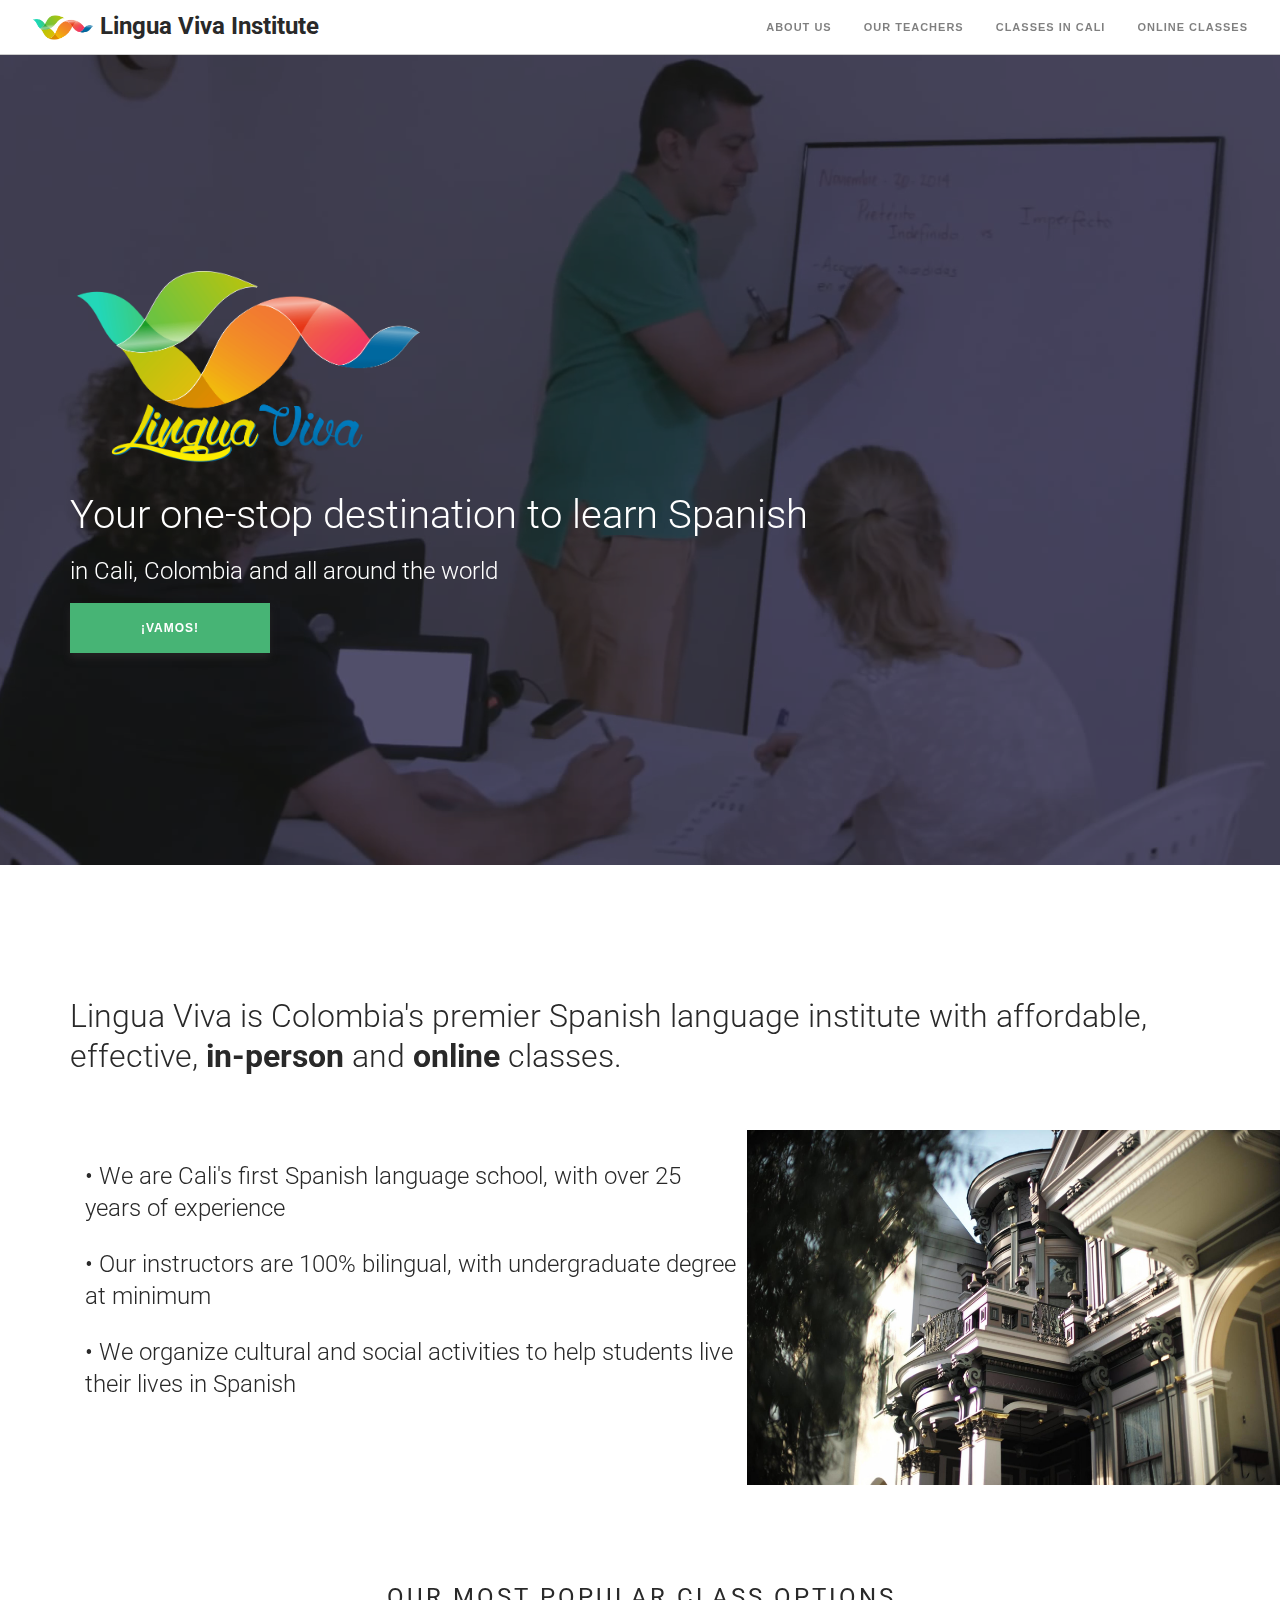
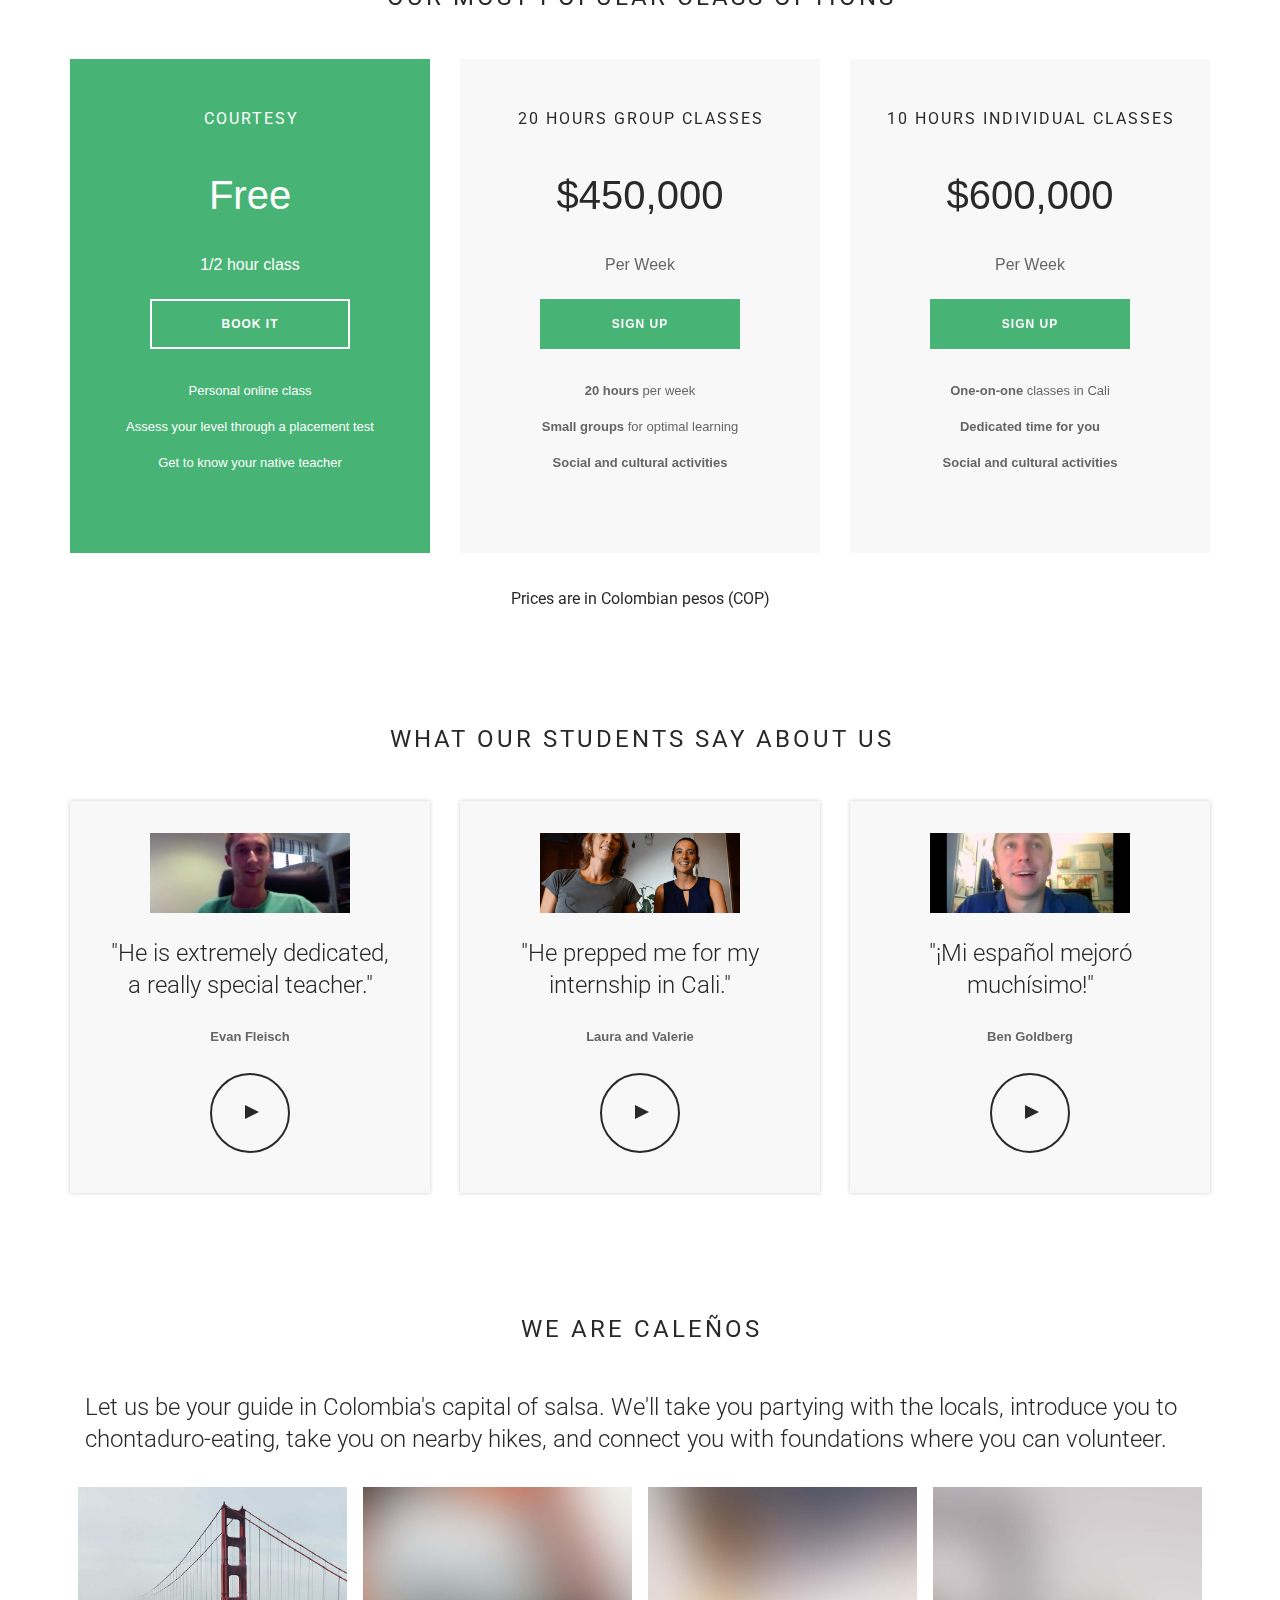
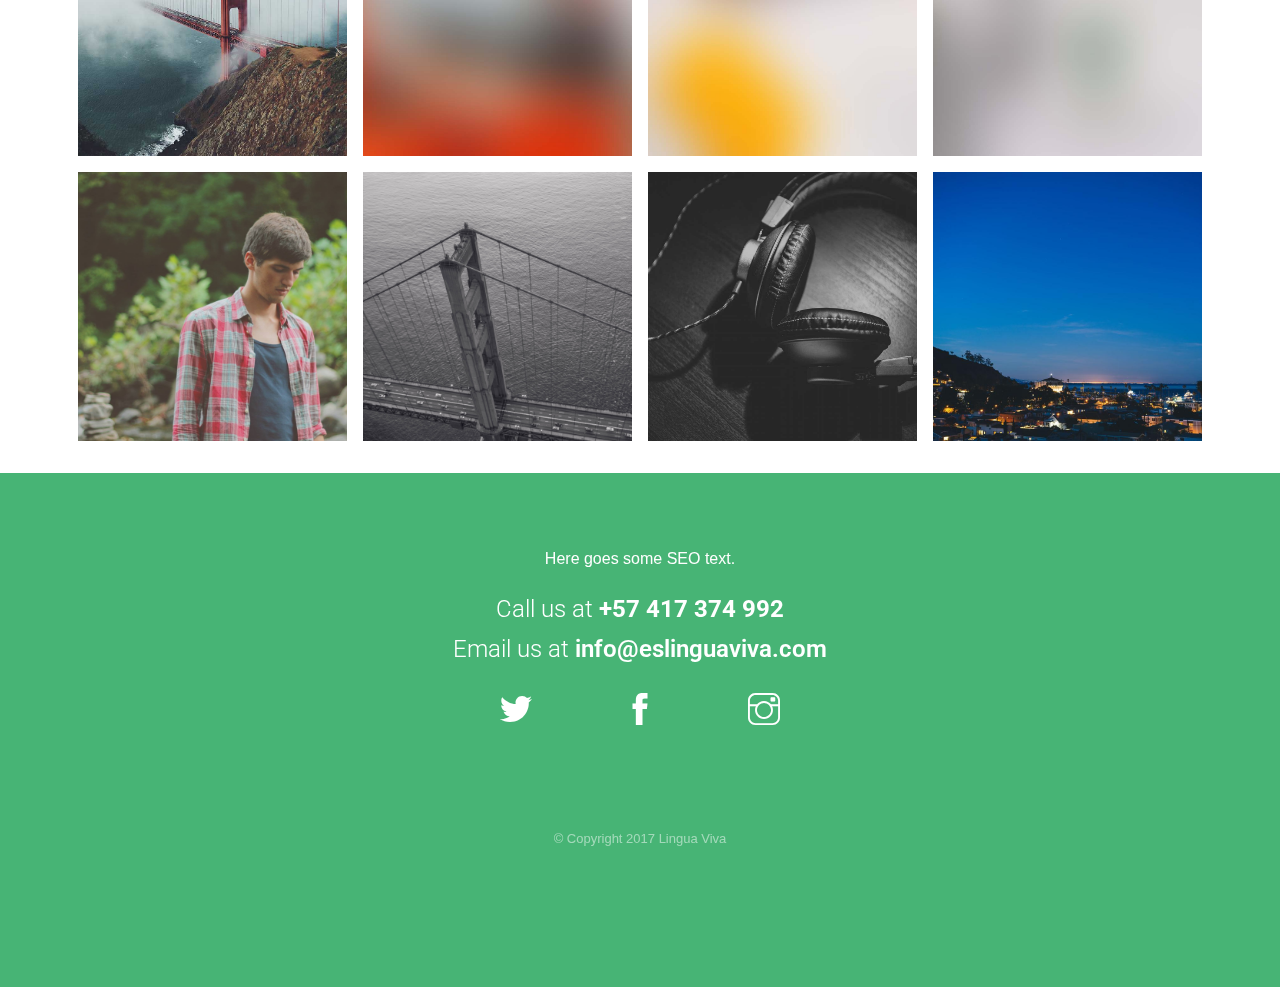
==== index.html @ af03741f "Update" ====
<!doctype html>
<html lang="en">
    <head>
        <meta charset="utf-8">
        <title>Lingua Viva Institute</title>
        <meta name="viewport" content="width=device-width, initial-scale=1.0">
        <link href="css/themify-icons.css" rel="stylesheet" type="text/css" media="all" />
        <link href="css/bootstrap.css" rel="stylesheet" type="text/css" media="all" />
        <link href="css/flexslider.css" rel="stylesheet" type="text/css" media="all" />
        <link href="css/theme.css" rel="stylesheet" type="text/css" media="all" />
        <link href="css/custom.css" rel="stylesheet" type="text/css" media="all" />
        <link href="https://fonts.googleapis.com/css?family=Roboto" rel="stylesheet">
    </head>
    <body>
        <div class="nav-container">
		    <nav>
		        <div class="nav-bar">
		            <div class="module left">
		                <a href="/">
                            <h4 class="navtitle"><img id="symbol" alt="Lingua Viva" height="25px" src="../img/linguaviva-symbol.png"> Lingua Viva Institute</h4>
		                </a>
		            </div>
		            <div class="module widget-handle mobile-toggle right visible-sm visible-xs">
		                <i class="ti-menu"></i>
		            </div>
		            <div class="module-group right">
		                <div class="module left">
		                    <ul class="menu">
		                        <li>
		                            <a href="/about/">About Us</a>
		                        </li>
		                        <li>
		                            <a href="#">Our Teachers</a>
		                        </li>
		                        <li>
		                            <a href="#">Classes in Cali</a>
		                        </li>
		                        <li>
		                            <a href="#">Online Classes</a>
		                        </li>
		                    </ul>
		                </div>
		                
		            </div>
		            
		        </div>
		    </nav>
        </div>

		<div class="main-container">
		<section class="cover fullscreen image-slider slider-all-controls">
		        <ul class="slides">
		        	<li class="vid-bg image-bg overlay">
				        <div class="background-image-holder">
				            <img alt="Background" class="background-image" src="img/linguaviva-class.jpg">
				        </div>
				        <div class="fs-vid-background">
				            <video muted="" loop="">
				                   <source src="video/linguaviva-intro.mp4" type="video/mp4">
				            </video>
				        </div>
				        <div class="container v-align-transform">
				            <div class="row">
				                <div class="col-sm-8 mb-xs-80">
				                	<img alt="LinguaViva" height="200px" src="img/linguaviva-logo.png">
				                	<br/><br/>
				                    <h2 class="mb16">Your one-stop destination to learn Spanish</h2>
                                    <h4 class="mb16">in Cali, Colombia and all around the world</h4>
				                    <a id="gobutton" class="btn btn-filled btn-lg mb0" href="#">¡Vamos!</a>
				                </div>
				                <div class="col-sm-4 text-center text-left-xs">
				                     <div class="modal-container">
				                    </div>
				                </div>
				            </div>
				        </div>
				    </li>
				</ul>
		    </section>

		    <section class="image-edge reduce-top-small">
		        <div class="container">
		                <h3>Lingua Viva is Colombia's premier Spanish language institute with affordable, effective, <strong>in-person</strong> and <strong>online</strong> classes.</h3>
		        </div>

		        <div class="separate col-md-5 col-sm-4 p0 col-md-push-7 col-sm-push-8">
		            <img alt="Screenshot" class="mb-xs-24" src="img/house.jpg">
		        </div>
		        <div class="container">
		            <div class="col-md-7 col-md-pull-0 col-sm-7 col-sm-pull-4 v-align-transform">
		                <ul>
		                <li><h4>• We are Cali's first Spanish language school, with over 25 years of experience</h4></li>
		                <li><h4>• Our instructors are 100% bilingual, with undergraduate degree at minimum</h4></li>
                        <li><h4>• We organize cultural and social activities to help students live their lives in Spanish</h4></li>
		                </ul>
		            </div>
		        </div>
		        
		    </section>

		    <section class="shortpad reduce-top">
		        <div class="container">
		            <div class="row">
		                <div class="col-sm-12 text-center">
		                    <h4 class="uppercase mb16">Our most popular class options</h4>
		                </div>
		            </div>

		            <div class="row separate">
		                <div class="col-md-4 col-sm-6">
		             		    <div class="pricing-table pt-2 emphasis text-center">
                                <h5 class="uppercase">Courtesy<br/></h5>
		                        <span class="price pricecop">Free</span>

		                        <p class="lead">1/2 hour class</p>
		                        <a class="btn btn-white btn-lg" href="#">Book It</a>
		                        <ul>
		                            <li>
		                                Personal online class
		                            </li>
		                            <li>
		                                Assess your level through a placement test
		                            </li>
		                            <li>
		                                Get to know your native teacher
		                            </li>
		                        </ul>
		                    </div>
		                    
		                </div>
		                <div class="col-md-4 col-sm-6">
		                    <div class="pricing-table pt-2 boxed text-center">
		                        <h5 class="uppercase">20 Hours Group Classes</h5>
		                        <span class="price pricecop">$450,000</span>
		                        <p class="lead">Per Week</p>
		                        <a class="btn btn-filled btn-lg" href="#">Sign Up</a>

		                        <ul>
		                        	<li>
		                                <strong>20 hours</strong> per week
		                            </li>
		                            <li>
		                                <strong>Small groups</strong> for optimal learning
		                            </li>
									<li>
		                                <strong>Social and cultural activities</strong>
		                            </li>
		                        </ul>
		                    </div>
		                    
		                </div>
		                <div class="col-md-4 col-sm-6">
		                    <div class="pricing-table pt-2 boxed text-center">
		                        <h5 class="uppercase">10 Hours individual classes</h5>
		                        <span class="price pricecop">$600,000</span>

		                        <p class="lead">Per Week</p>
		                        <a class="btn btn-filled btn-lg" href="#">Sign Up</a>
		                        <ul>
		                            <li>
		                                <strong>One-on-one</strong> classes in Cali
		                            </li>
		                            <li>
		                                <strong>Dedicated time for you</strong> 
		                            </li>
		                            <li>
		                                <strong>Social and cultural activities</strong>
		                            </li>
		                        </ul>
		                    </div>
		                    
		                </div>
		          
                        <!--
		            </div>
		            	<div class="row separate">
		                <div class="col-sm-12 text-center">
		                    <h4 class="uppercase mb16">Our online classes</h4>
		                </div>
		            </div>


		            <div class="row separate">
		                <div class="col-md-3 col-sm-6">
		                    <div class="pricing-table pt-2 emphasis text-center">
		                        <h5 class="uppercase">Courtesy</h5>
		                        <span class="price">Free</span>
		                        <p class="lead">1/2 hour placement test</p>
		                        <a class="btn btn-white btn-lg" href="#">Book It</a>

		                        <ul>
		                            <li>
		                                A <strong>free introductory class</strong>!
		                            </li>
		                        </ul>
		                    </div>
		                    
		                </div>
		                <div class="col-md-3 col-sm-6">
		                    <div class="pricing-table pt-2 boxed text-center">
		                        <h5 class="uppercase">The One-Off</h5>
		                        <span class="price">$20</span>
		                        <p class="lead">Individual class</p>
		                        <a class="btn btn-filled btn-lg" href="#">Get Started</a>
		                        <ul>
		                            <li>
		                            -
		                            </li>
		                        </ul>
		                    </div>
		                    
		                </div>
		                <div class="col-md-3 col-sm-6">
		                    <div class="pricing-table pt-2 boxed text-center">
		                        <h5 class="uppercase">The 10-Pack</h5>
		                        <span class="price">$190</span>
		                        <p class="lead">10 one-hour classes</p>
		                        <a class="btn btn-filled btn-lg" href="#">Get Started</a>
		                        <ul>
		                            <li>
		                            -
		                            </li>
		                        </ul>
		                    </div>
		                    
		                </div>
		                <div class="col-md-3 col-sm-6">
		                    <div class="pricing-table pt-2 boxed text-center">
		                        <h5 class="uppercase">The 20-Pack</h5>
		                        <span class="price">$350</span>
		                        <p class="lead">20 one-hour classes</p>
		                        <a class="btn btn-filled btn-lg" href="#">Get Started</a>
		                        <ul>
		                            <li>
		                                -
		                            </li>
		                        </ul>
		                    </div>
		                    
		                </div>
		            </div>
		            </div>
		            	<div class="row separate">
		                <div class="col-md-8 col-md-offset-2">
                            <h4>We can also arrange:</h4>
                            <ul>
                                <li><h4>• Private classes anywhere in Cali</h4></li>
                                <li><h4>• Small group private lessons for families and friends</h4></li>
                                <li><h4>• Professional interpreter and translator services</h4></li>
                            </ul>
                            <h4><a href="#">Contact us!</a> </h4>
		                </div>
		            </div>
                   --> 
		        </div>
		            <div class="row">
		                <div class="col-sm-12 text-center">
                            <br/>
                            <h5 class="mb16">Prices are in Colombian pesos (COP)</h5>
		                </div>
                    </div>
		        </section>

		        <section>
		        <div class="container">
		            <div class="row">
		                <div class="col-sm-12 text-center">
		                    <h4 class="uppercase mb16">What our students say about us</h4>
		                </div>
                    </div>
		            	<div class="row separate">
			                <div class="col-sm-4 text-center">
			                    <div class="feature boxed cast-shadow-light testimonial">
			                    	<div class="modal-container"> 
			                        	<img alt="Pic" class="image-small inline-block mb24" src="img/evan-fleisch.jpg">
			                        	<h4>"He is extremely dedicated, a really special teacher."</h4>
			                        	<p><strong>Evan Fleisch</strong></p>
			                        	<div class="foundry_modal no-bg">
		                            		<iframe data-provider="youtube" data-video-id="JETI7gEzXS8" data-autoplay="1" allowfullscreen="allowfullscreen"></iframe>
		                            	</div>
		                            	<div class="play-button dark btn-modal inline"></div>
			               			 </div>
			               		</div>
			               	</div>		

			               	<div class="col-sm-4 text-center">
			                    <div class="feature boxed cast-shadow-light testimonial">
			                    	<div class="modal-container"> 
			                        	<img alt="Pic" class="image-small inline-block mb24" src="img/laura-and-valerie.png">
			                        	<h4>"He prepped me for my internship in Cali."</h4>
			                        	<p><strong>Laura and Valerie</strong></p>
			                        	<div class="foundry_modal no-bg">
		                            		<iframe data-provider="youtube" data-video-id="y4s8tN2cS7E" data-autoplay="1" allowfullscreen="allowfullscreen"></iframe>
		                            	</div>
		                            	<div class="play-button dark btn-modal inline"></div>
			               			 </div>
			               		</div>
			               	</div>		                   

			               	<div class="col-sm-4 text-center">
			                    <div class="feature boxed cast-shadow-light testimonial">
			                    	<div class="modal-container"> 
			                        	<img alt="Pic" class="image-small inline-block mb24" src="img/ben-goldberg.jpg">
			                        	<h4>"¡Mi español mejoró muchísimo!"</h4>
			                        	<p><strong>Ben Goldberg</strong></p>
			                        	<div class="foundry_modal no-bg">
		                            		<iframe data-provider="youtube" data-video-id="-Rwbtiid1QU" data-autoplay="1" allowfullscreen="allowfullscreen"></iframe>
		                            	</div>
		                            	<div class="play-button dark btn-modal inline"></div>
			               			 </div>
			               		</div>
			               	</div>		

			            </div>

		        </div>
		    </section>

            <section class="shortpad reduce-top">
		        <div class="container">
		            <div class="row">
		                <div class="col-sm-12 text-center">
		                    <h4 class="uppercase mb16">We are caleños</h4>
		                </div>
		            </div>
		            
		        <div class="container separate">
                    <h4>Let us be your guide in Colombia's capital of salsa. We'll take you partying with the locals, introduce you to chontaduro-eating, take you on nearby hikes, and connect you with foundations where you can volunteer.</h4>
		        </div>
		        
		            <div class="row">
		                <div class="col-sm-12">
		                    <div class="lightbox-grid square-thumbs" data-gallery-title="Gallery">
		                        <ul>
		                            <li>
		                                    <div class="background-image-holder">
		                                        <img alt="image" class="background-image" src="img/cover1.jpg">
		                                    </div>
		                            </li>
		                            <li>
		                                    <div class="background-image-holder">
		                                        <img alt="image" class="background-image" src="img/home12.jpg">
		                                    </div>
		                            </li>
		                            <li>
		                                    <div class="background-image-holder">
		                                        <img alt="image" class="background-image" src="img/home14.jpg">
		                                    </div>
		                            </li>
		                            <li>
		                                    <div class="background-image-holder">
		                                        <img alt="image" class="background-image" src="img/home17.jpg">
		                                    </div>
		                            </li>
		                            <li>
		                                    <div class="background-image-holder">
		                                        <img alt="image" class="background-image" src="img/cover5.jpg">
		                                    </div>
		                            </li>
		                            <li>
		                                    <div class="background-image-holder">
		                                        <img alt="image" class="background-image" src="img/cover6.jpg">
		                                    </div>
		                            </li>
		                            <li>
		                                    <div class="background-image-holder">
		                                        <img alt="image" class="background-image" src="img/cover7.jpg">
		                                    </div>
		                            </li>
		                            <li>
		                                    <div class="background-image-holder">
		                                        <img alt="image" class="background-image" src="img/cover8.jpg">
		                                    </div>
		                            </li>
		                        </ul>
		                    </div>
		                    
		                </div>
		            </div>
		            
		        </div>
		        
		    </section>

            <footer class="footer-2 bg-primary">
				<div class="container">
					<div class="row">
						<div class="col-md-6 col-md-offset-3 col-sm-8 col-sm-offset-2 text-center mb64 mb-xs-24">
							<p class="lead">
								Here goes some SEO text.
							</p>
                            <h4 class="mb8">Call us at <strong>+57 417 374 992</strong></h4>
                            <h4 class="mb8">Email us at <a href="mailto:info@eslinguaviva.com">info@eslinguaviva.com</a></h4>
							<ul class="list-inline social-list spread-children">
								<li><a href="#"><i class="icon icon-sm ti-twitter-alt"></i></a></li>
								<li><a href="#"><i class="icon icon-sm ti-facebook"></i></a></li>
								<li><a href="#"><i class="icon icon-sm ti-instagram"></i></a></li>
							</ul>
						</div>
					</div>
				
					<div class="row fade-half">
						<div class="col-md-6 col-md-offset-3 col-sm-8 col-sm-offset-2 text-center mb64 mb-xs-24">
							<span>© Copyright 2017 Lingua Viva</span>
						</div>
					</div>
				</div>
			</footer>
		            
		    </div>
	<script src="js/jquery.min.js"></script>
        <script src="js/bootstrap.min.js"></script>
        <script src="js/lightbox.min.js"></script>
        <script src="js/flexslider.min.js"></script>
        <script src="js/parallax.js"></script>
        <script src="js/scripts.js"></script>
        <!--<script src="https://use.fontawesome.com/7ddf0c41aa.js"></script>-->
    </body>
</html>
---- css/themify-icons.css ----
@font-face {
	font-family: 'themify';
	src:url('../fonts/themify.eot?');
	src:url('../fonts/themify.eot?#iefix-fvbane') format('embedded-opentype'),
		url('../fonts/themify.woff') format('woff'),
		url('../fonts/themify.ttf') format('truetype'),
		url('../fonts/themify.svg') format('svg');
	font-weight: normal;
	font-style: normal;
}

[class^="ti-"], [class*=" ti-"] {
	font-family: 'themify';
	speak: none;
	font-style: normal;
	font-weight: normal;
	font-variant: normal;
	text-transform: none;
	line-height: 1;

	/* Better Font Rendering =========== */
	-webkit-font-smoothing: antialiased;
	-moz-osx-font-smoothing: grayscale;
}

.ti-wand:before {
	content: "\e600";
}
.ti-volume:before {
	content: "\e601";
}
.ti-user:before {
	content: "\e602";
}
.ti-unlock:before {
	content: "\e603";
}
.ti-unlink:before {
	content: "\e604";
}
.ti-trash:before {
	content: "\e605";
}
.ti-thought:before {
	content: "\e606";
}
.ti-target:before {
	content: "\e607";
}
.ti-tag:before {
	content: "\e608";
}
.ti-tablet:before {
	content: "\e609";
}
.ti-star:before {
	content: "\e60a";
}
.ti-spray:before {
	content: "\e60b";
}
.ti-signal:before {
	content: "\e60c";
}
.ti-shopping-cart:before {
	content: "\e60d";
}
.ti-shopping-cart-full:before {
	content: "\e60e";
}
.ti-settings:before {
	content: "\e60f";
}
.ti-search:before {
	content: "\e610";
}
.ti-zoom-in:before {
	content: "\e611";
}
.ti-zoom-out:before {
	content: "\e612";
}
.ti-cut:before {
	content: "\e613";
}
.ti-ruler:before {
	content: "\e614";
}
.ti-ruler-pencil:before {
	content: "\e615";
}
.ti-ruler-alt:before {
	content: "\e616";
}
.ti-bookmark:before {
	content: "\e617";
}
.ti-bookmark-alt:before {
	content: "\e618";
}
.ti-reload:before {
	content: "\e619";
}
.ti-plus:before {
	content: "\e61a";
}
.ti-pin:before {
	content: "\e61b";
}
.ti-pencil:before {
	content: "\e61c";
}
.ti-pencil-alt:before {
	content: "\e61d";
}
.ti-paint-roller:before {
	content: "\e61e";
}
.ti-paint-bucket:before {
	content: "\e61f";
}
.ti-na:before {
	content: "\e620";
}
.ti-mobile:before {
	content: "\e621";
}
.ti-minus:before {
	content: "\e622";
}
.ti-medall:before {
	content: "\e623";
}
.ti-medall-alt:before {
	content: "\e624";
}
.ti-marker:before {
	content: "\e625";
}
.ti-marker-alt:before {
	content: "\e626";
}
.ti-arrow-up:before {
	content: "\e627";
}
.ti-arrow-right:before {
	content: "\e628";
}
.ti-arrow-left:before {
	content: "\e629";
}
.ti-arrow-down:before {
	content: "\e62a";
}
.ti-lock:before {
	content: "\e62b";
}
.ti-location-arrow:before {
	content: "\e62c";
}
.ti-link:before {
	content: "\e62d";
}
.ti-layout:before {
	content: "\e62e";
}
.ti-layers:before {
	content: "\e62f";
}
.ti-layers-alt:before {
	content: "\e630";
}
.ti-key:before {
	content: "\e631";
}
.ti-import:before {
	content: "\e632";
}
.ti-image:before {
	content: "\e633";
}
.ti-heart:before {
	content: "\e634";
}
.ti-heart-broken:before {
	content: "\e635";
}
.ti-hand-stop:before {
	content: "\e636";
}
.ti-hand-open:before {
	content: "\e637";
}
.ti-hand-drag:before {
	content: "\e638";
}
.ti-folder:before {
	content: "\e639";
}
.ti-flag:before {
	content: "\e63a";
}
.ti-flag-alt:before {
	content: "\e63b";
}
.ti-flag-alt-2:before {
	content: "\e63c";
}
.ti-eye:before {
	content: "\e63d";
}
.ti-export:before {
	content: "\e63e";
}
.ti-exchange-vertical:before {
	content: "\e63f";
}
.ti-desktop:before {
	content: "\e640";
}
.ti-cup:before {
	content: "\e641";
}
.ti-crown:before {
	content: "\e642";
}
.ti-comments:before {
	content: "\e643";
}
.ti-comment:before {
	content: "\e644";
}
.ti-comment-alt:before {
	content: "\e645";
}
.ti-close:before {
	content: "\e646";
}
.ti-clip:before {
	content: "\e647";
}
.ti-angle-up:before {
	content: "\e648";
}
.ti-angle-right:before {
	content: "\e649";
}
.ti-angle-left:before {
	content: "\e64a";
}
.ti-angle-down:before {
	content: "\e64b";
}
.ti-check:before {
	content: "\e64c";
}
.ti-check-box:before {
	content: "\e64d";
}
.ti-camera:before {
	content: "\e64e";
}
.ti-announcement:before {
	content: "\e64f";
}
.ti-brush:before {
	content: "\e650";
}
.ti-briefcase:before {
	content: "\e651";
}
.ti-bolt:before {
	content: "\e652";
}
.ti-bolt-alt:before {
	content: "\e653";
}
.ti-blackboard:before {
	content: "\e654";
}
.ti-bag:before {
	content: "\e655";
}
.ti-move:before {
	content: "\e656";
}
.ti-arrows-vertical:before {
	content: "\e657";
}
.ti-arrows-horizontal:before {
	content: "\e658";
}
.ti-fullscreen:before {
	content: "\e659";
}
.ti-arrow-top-right:before {
	content: "\e65a";
}
.ti-arrow-top-left:before {
	content: "\e65b";
}
.ti-arrow-circle-up:before {
	content: "\e65c";
}
.ti-arrow-circle-right:before {
	content: "\e65d";
}
.ti-arrow-circle-left:before {
	content: "\e65e";
}
.ti-arrow-circle-down:before {
	content: "\e65f";
}
.ti-angle-double-up:before {
	content: "\e660";
}
.ti-angle-double-right:before {
	content: "\e661";
}
.ti-angle-double-left:before {
	content: "\e662";
}
.ti-angle-double-down:before {
	content: "\e663";
}
.ti-zip:before {
	content: "\e664";
}
.ti-world:before {
	content: "\e665";
}
.ti-wheelchair:before {
	content: "\e666";
}
.ti-view-list:before {
	content: "\e667";
}
.ti-view-list-alt:before {
	content: "\e668";
}
.ti-view-grid:before {
	content: "\e669";
}
.ti-uppercase:before {
	content: "\e66a";
}
.ti-upload:before {
	content: "\e66b";
}
.ti-underline:before {
	content: "\e66c";
}
.ti-truck:before {
	content: "\e66d";
}
.ti-timer:before {
	content: "\e66e";
}
.ti-ticket:before {
	content: "\e66f";
}
.ti-thumb-up:before {
	content: "\e670";
}
.ti-thumb-down:before {
	content: "\e671";
}
.ti-text:before {
	content: "\e672";
}
.ti-stats-up:before {
	content: "\e673";
}
.ti-stats-down:before {
	content: "\e674";
}
.ti-split-v:before {
	content: "\e675";
}
.ti-split-h:before {
	content: "\e676";
}
.ti-smallcap:before {
	content: "\e677";
}
.ti-shine:before {
	content: "\e678";
}
.ti-shift-right:before {
	content: "\e679";
}
.ti-shift-left:before {
	content: "\e67a";
}
.ti-shield:before {
	content: "\e67b";
}
.ti-notepad:before {
	content: "\e67c";
}
.ti-server:before {
	content: "\e67d";
}
.ti-quote-right:before {
	content: "\e67e";
}
.ti-quote-left:before {
	content: "\e67f";
}
.ti-pulse:before {
	content: "\e680";
}
.ti-printer:before {
	content: "\e681";
}
.ti-power-off:before {
	content: "\e682";
}
.ti-plug:before {
	content: "\e683";
}
.ti-pie-chart:before {
	content: "\e684";
}
.ti-paragraph:before {
	content: "\e685";
}
.ti-panel:before {
	content: "\e686";
}
.ti-package:before {
	content: "\e687";
}
.ti-music:before {
	content: "\e688";
}
.ti-music-alt:before {
	content: "\e689";
}
.ti-mouse:before {
	content: "\e68a";
}
.ti-mouse-alt:before {
	content: "\e68b";
}
.ti-money:before {
	content: "\e68c";
}
.ti-microphone:before {
	content: "\e68d";
}
.ti-menu:before {
	content: "\e68e";
}
.ti-menu-alt:before {
	content: "\e68f";
}
.ti-map:before {
	content: "\e690";
}
.ti-map-alt:before {
	content: "\e691";
}
.ti-loop:before {
	content: "\e692";
}
.ti-location-pin:before {
	content: "\e693";
}
.ti-list:before {
	content: "\e694";
}
.ti-light-bulb:before {
	content: "\e695";
}
.ti-Italic:before {
	content: "\e696";
}
.ti-info:before {
	content: "\e697";
}
.ti-infinite:before {
	content: "\e698";
}
.ti-id-badge:before {
	content: "\e699";
}
.ti-hummer:before {
	content: "\e69a";
}
.ti-home:before {
	content: "\e69b";
}
.ti-help:before {
	content: "\e69c";
}
.ti-headphone:before {
	content: "\e69d";
}
.ti-harddrives:before {
	content: "\e69e";
}
.ti-harddrive:before {
	content: "\e69f";
}
.ti-gift:before {
	content: "\e6a0";
}
.ti-game:before {
	content: "\e6a1";
}
.ti-filter:before {
	content: "\e6a2";
}
.ti-files:before {
	content: "\e6a3";
}
.ti-file:before {
	content: "\e6a4";
}
.ti-eraser:before {
	content: "\e6a5";
}
.ti-envelope:before {
	content: "\e6a6";
}
.ti-download:before {
	content: "\e6a7";
}
.ti-direction:before {
	content: "\e6a8";
}
.ti-direction-alt:before {
	content: "\e6a9";
}
.ti-dashboard:before {
	content: "\e6aa";
}
.ti-control-stop:before {
	content: "\e6ab";
}
.ti-control-shuffle:before {
	content: "\e6ac";
}
.ti-control-play:before {
	content: "\e6ad";
}
.ti-control-pause:before {
	content: "\e6ae";
}
.ti-control-forward:before {
	content: "\e6af";
}
.ti-control-backward:before {
	content: "\e6b0";
}
.ti-cloud:before {
	content: "\e6b1";
}
.ti-cloud-up:before {
	content: "\e6b2";
}
.ti-cloud-down:before {
	content: "\e6b3";
}
.ti-clipboard:before {
	content: "\e6b4";
}
.ti-car:before {
	content: "\e6b5";
}
.ti-calendar:before {
	content: "\e6b6";
}
.ti-book:before {
	content: "\e6b7";
}
.ti-bell:before {
	content: "\e6b8";
}
.ti-basketball:before {
	content: "\e6b9";
}
.ti-bar-chart:before {
	content: "\e6ba";
}
.ti-bar-chart-alt:before {
	content: "\e6bb";
}
.ti-back-right:before {
	content: "\e6bc";
}
.ti-back-left:before {
	content: "\e6bd";
}
.ti-arrows-corner:before {
	content: "\e6be";
}
.ti-archive:before {
	content: "\e6bf";
}
.ti-anchor:before {
	content: "\e6c0";
}
.ti-align-right:before {
	content: "\e6c1";
}
.ti-align-left:before {
	content: "\e6c2";
}
.ti-align-justify:before {
	content: "\e6c3";
}
.ti-align-center:before {
	content: "\e6c4";
}
.ti-alert:before {
	content: "\e6c5";
}
.ti-alarm-clock:before {
	content: "\e6c6";
}
.ti-agenda:before {
	content: "\e6c7";
}
.ti-write:before {
	content: "\e6c8";
}
.ti-window:before {
	content: "\e6c9";
}
.ti-widgetized:before {
	content: "\e6ca";
}
.ti-widget:before {
	content: "\e6cb";
}
.ti-widget-alt:before {
	content: "\e6cc";
}
.ti-wallet:before {
	content: "\e6cd";
}
.ti-video-clapper:before {
	content: "\e6ce";
}
.ti-video-camera:before {
	content: "\e6cf";
}
.ti-vector:before {
	content: "\e6d0";
}
.ti-themify-logo:before {
	content: "\e6d1";
}
.ti-themify-favicon:before {
	content: "\e6d2";
}
.ti-themify-favicon-alt:before {
	content: "\e6d3";
}
.ti-support:before {
	content: "\e6d4";
}
.ti-stamp:before {
	content: "\e6d5";
}
.ti-split-v-alt:before {
	content: "\e6d6";
}
.ti-slice:before {
	content: "\e6d7";
}
.ti-shortcode:before {
	content: "\e6d8";
}
.ti-shift-right-alt:before {
	content: "\e6d9";
}
.ti-shift-left-alt:before {
	content: "\e6da";
}
.ti-ruler-alt-2:before {
	content: "\e6db";
}
.ti-receipt:before {
	content: "\e6dc";
}
.ti-pin2:before {
	content: "\e6dd";
}
.ti-pin-alt:before {
	content: "\e6de";
}
.ti-pencil-alt2:before {
	content: "\e6df";
}
.ti-palette:before {
	content: "\e6e0";
}
.ti-more:before {
	content: "\e6e1";
}
.ti-more-alt:before {
	content: "\e6e2";
}
.ti-microphone-alt:before {
	content: "\e6e3";
}
.ti-magnet:before {
	content: "\e6e4";
}
.ti-line-double:before {
	content: "\e6e5";
}
.ti-line-dotted:before {
	content: "\e6e6";
}
.ti-line-dashed:before {
	content: "\e6e7";
}
.ti-layout-width-full:before {
	content: "\e6e8";
}
.ti-layout-width-default:before {
	content: "\e6e9";
}
.ti-layout-width-default-alt:before {
	content: "\e6ea";
}
.ti-layout-tab:before {
	content: "\e6eb";
}
.ti-layout-tab-window:before {
	content: "\e6ec";
}
.ti-layout-tab-v:before {
	content: "\e6ed";
}
.ti-layout-tab-min:before {
	content: "\e6ee";
}
.ti-layout-slider:before {
	content: "\e6ef";
}
.ti-layout-slider-alt:before {
	content: "\e6f0";
}
.ti-layout-sidebar-right:before {
	content: "\e6f1";
}
.ti-layout-sidebar-none:before {
	content: "\e6f2";
}
.ti-layout-sidebar-left:before {
	content: "\e6f3";
}
.ti-layout-placeholder:before {
	content: "\e6f4";
}
.ti-layout-menu:before {
	content: "\e6f5";
}
.ti-layout-menu-v:before {
	content: "\e6f6";
}
.ti-layout-menu-separated:before {
	content: "\e6f7";
}
.ti-layout-menu-full:before {
	content: "\e6f8";
}
.ti-layout-media-right-alt:before {
	content: "\e6f9";
}
.ti-layout-media-right:before {
	content: "\e6fa";
}
.ti-layout-media-overlay:before {
	content: "\e6fb";
}
.ti-layout-media-overlay-alt:before {
	content: "\e6fc";
}
.ti-layout-media-overlay-alt-2:before {
	content: "\e6fd";
}
.ti-layout-media-left-alt:before {
	content: "\e6fe";
}
.ti-layout-media-left:before {
	content: "\e6ff";
}
.ti-layout-media-center-alt:before {
	content: "\e700";
}
.ti-layout-media-center:before {
	content: "\e701";
}
.ti-layout-list-thumb:before {
	content: "\e702";
}
.ti-layout-list-thumb-alt:before {
	content: "\e703";
}
.ti-layout-list-post:before {
	content: "\e704";
}
.ti-layout-list-large-image:before {
	content: "\e705";
}
.ti-layout-line-solid:before {
	content: "\e706";
}
.ti-layout-grid4:before {
	content: "\e707";
}
.ti-layout-grid3:before {
	content: "\e708";
}
.ti-layout-grid2:before {
	content: "\e709";
}
.ti-layout-grid2-thumb:before {
	content: "\e70a";
}
.ti-layout-cta-right:before {
	content: "\e70b";
}
.ti-layout-cta-left:before {
	content: "\e70c";
}
.ti-layout-cta-center:before {
	content: "\e70d";
}
.ti-layout-cta-btn-right:before {
	content: "\e70e";
}
.ti-layout-cta-btn-left:before {
	content: "\e70f";
}
.ti-layout-column4:before {
	content: "\e710";
}
.ti-layout-column3:before {
	content: "\e711";
}
.ti-layout-column2:before {
	content: "\e712";
}
.ti-layout-accordion-separated:before {
	content: "\e713";
}
.ti-layout-accordion-merged:before {
	content: "\e714";
}
.ti-layout-accordion-list:before {
	content: "\e715";
}
.ti-ink-pen:before {
	content: "\e716";
}
.ti-info-alt:before {
	content: "\e717";
}
.ti-help-alt:before {
	content: "\e718";
}
.ti-headphone-alt:before {
	content: "\e719";
}
.ti-hand-point-up:before {
	content: "\e71a";
}
.ti-hand-point-right:before {
	content: "\e71b";
}
.ti-hand-point-left:before {
	content: "\e71c";
}
.ti-hand-point-down:before {
	content: "\e71d";
}
.ti-gallery:before {
	content: "\e71e";
}
.ti-face-smile:before {
	content: "\e71f";
}
.ti-face-sad:before {
	content: "\e720";
}
.ti-credit-card:before {
	content: "\e721";
}
.ti-control-skip-forward:before {
	content: "\e722";
}
.ti-control-skip-backward:before {
	content: "\e723";
}
.ti-control-record:before {
	content: "\e724";
}
.ti-control-eject:before {
	content: "\e725";
}
.ti-comments-smiley:before {
	content: "\e726";
}
.ti-brush-alt:before {
	content: "\e727";
}
.ti-youtube:before {
	content: "\e728";
}
.ti-vimeo:before {
	content: "\e729";
}
.ti-twitter:before {
	content: "\e72a";
}
.ti-time:before {
	content: "\e72b";
}
.ti-tumblr:before {
	content: "\e72c";
}
.ti-skype:before {
	content: "\e72d";
}
.ti-share:before {
	content: "\e72e";
}
.ti-share-alt:before {
	content: "\e72f";
}
.ti-rocket:before {
	content: "\e730";
}
.ti-pinterest:before {
	content: "\e731";
}
.ti-new-window:before {
	content: "\e732";
}
.ti-microsoft:before {
	content: "\e733";
}
.ti-list-ol:before {
	content: "\e734";
}
.ti-linkedin:before {
	content: "\e735";
}
.ti-layout-sidebar-2:before {
	content: "\e736";
}
.ti-layout-grid4-alt:before {
	content: "\e737";
}
.ti-layout-grid3-alt:before {
	content: "\e738";
}
.ti-layout-grid2-alt:before {
	content: "\e739";
}
.ti-layout-column4-alt:before {
	content: "\e73a";
}
.ti-layout-column3-alt:before {
	content: "\e73b";
}
.ti-layout-column2-alt:before {
	content: "\e73c";
}
.ti-instagram:before {
	content: "\e73d";
}
.ti-google:before {
	content: "\e73e";
}
.ti-github:before {
	content: "\e73f";
}
.ti-flickr:before {
	content: "\e740";
}
.ti-facebook:before {
	content: "\e741";
}
.ti-dropbox:before {
	content: "\e742";
}
.ti-dribbble:before {
	content: "\e743";
}
.ti-apple:before {
	content: "\e744";
}
.ti-android:before {
	content: "\e745";
}
.ti-save:before {
	content: "\e746";
}
.ti-save-alt:before {
	content: "\e747";
}
.ti-yahoo:before {
	content: "\e748";
}
.ti-wordpress:before {
	content: "\e749";
}
.ti-vimeo-alt:before {
	content: "\e74a";
}
.ti-twitter-alt:before {
	content: "\e74b";
}
.ti-tumblr-alt:before {
	content: "\e74c";
}
.ti-trello:before {
	content: "\e74d";
}
.ti-stack-overflow:before {
	content: "\e74e";
}
.ti-soundcloud:before {
	content: "\e74f";
}
.ti-sharethis:before {
	content: "\e750";
}
.ti-sharethis-alt:before {
	content: "\e751";
}
.ti-reddit:before {
	content: "\e752";
}
.ti-pinterest-alt:before {
	content: "\e753";
}
.ti-microsoft-alt:before {
	content: "\e754";
}
.ti-linux:before {
	content: "\e755";
}
.ti-jsfiddle:before {
	content: "\e756";
}
.ti-joomla:before {
	content: "\e757";
}
.ti-html5:before {
	content: "\e758";
}
.ti-flickr-alt:before {
	content: "\e759";
}
.ti-email:before {
	content: "\e75a";
}
.ti-drupal:before {
	content: "\e75b";
}
.ti-dropbox-alt:before {
	content: "\e75c";
}
.ti-css3:before {
	content: "\e75d";
}
.ti-rss:before {
	content: "\e75e";
}
.ti-rss-alt:before {
	content: "\e75f";
}
---- css/custom.css ----
/****** PLACE YOUR CUSTOM STYLES HERE ******/
.feature-3.narrow {
	min-height: 0;
}

@media all and (max-width: 767px) {
  .reduce-top-small {
    padding-top: 40px;
  }
}

.separate {
	margin-top: 30px;
}

.pricecop {
	font-size: 40px !important;
}

.pricing-table {
	margin-bottom: 10px;
}

.shortpad {
	padding-bottom: 0;
}

.reduce-top {
    padding-top: 0;
}

/*
.nav-bar {
    position: fixed;
    top: 0;
    width: 100%;
}
*/

.navtitle {
    padding-top: 10px;
    font-family: Roboto;
    font-weight: bold;
}

.menu li a {
    color: black;
}

#gobutton {
    box-shadow: 0 5px 7px #222;
}

.testimonial {
    min-height: 391px;
}

.white {
    color: #fff;
}
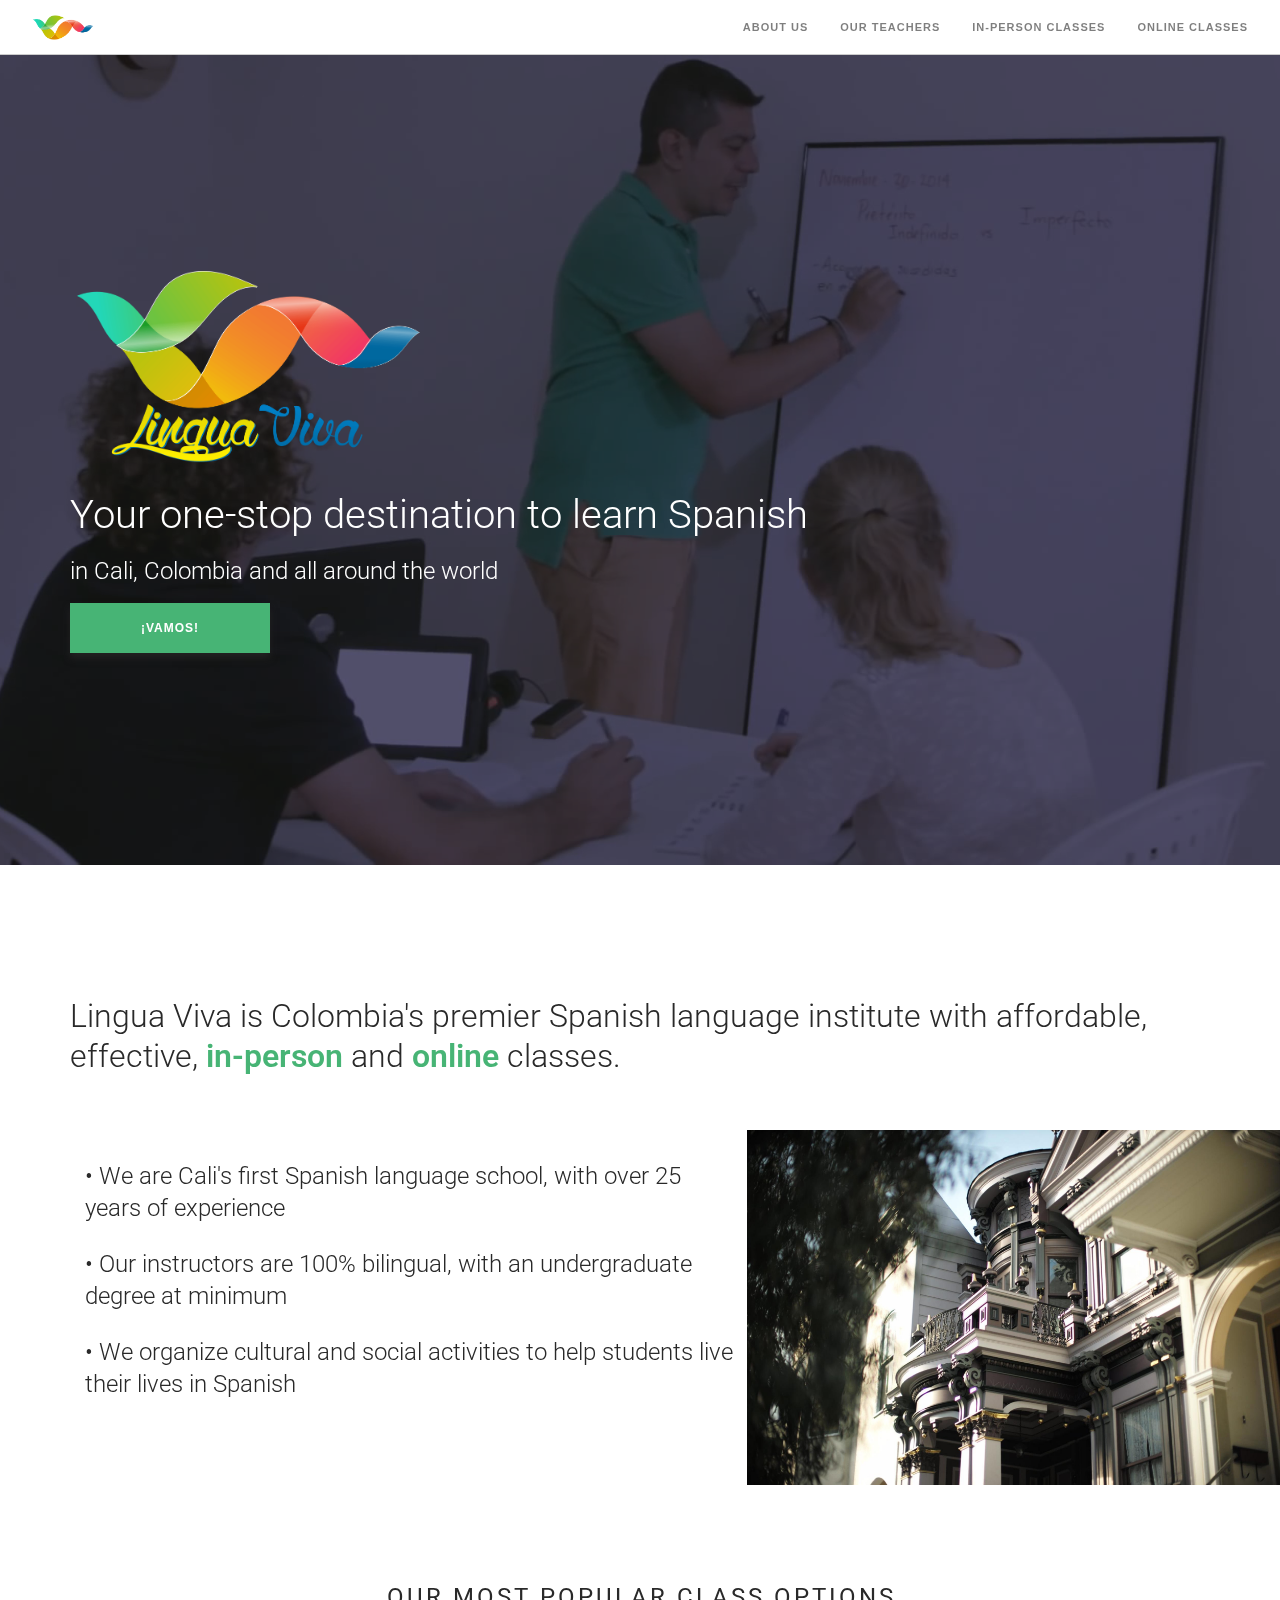
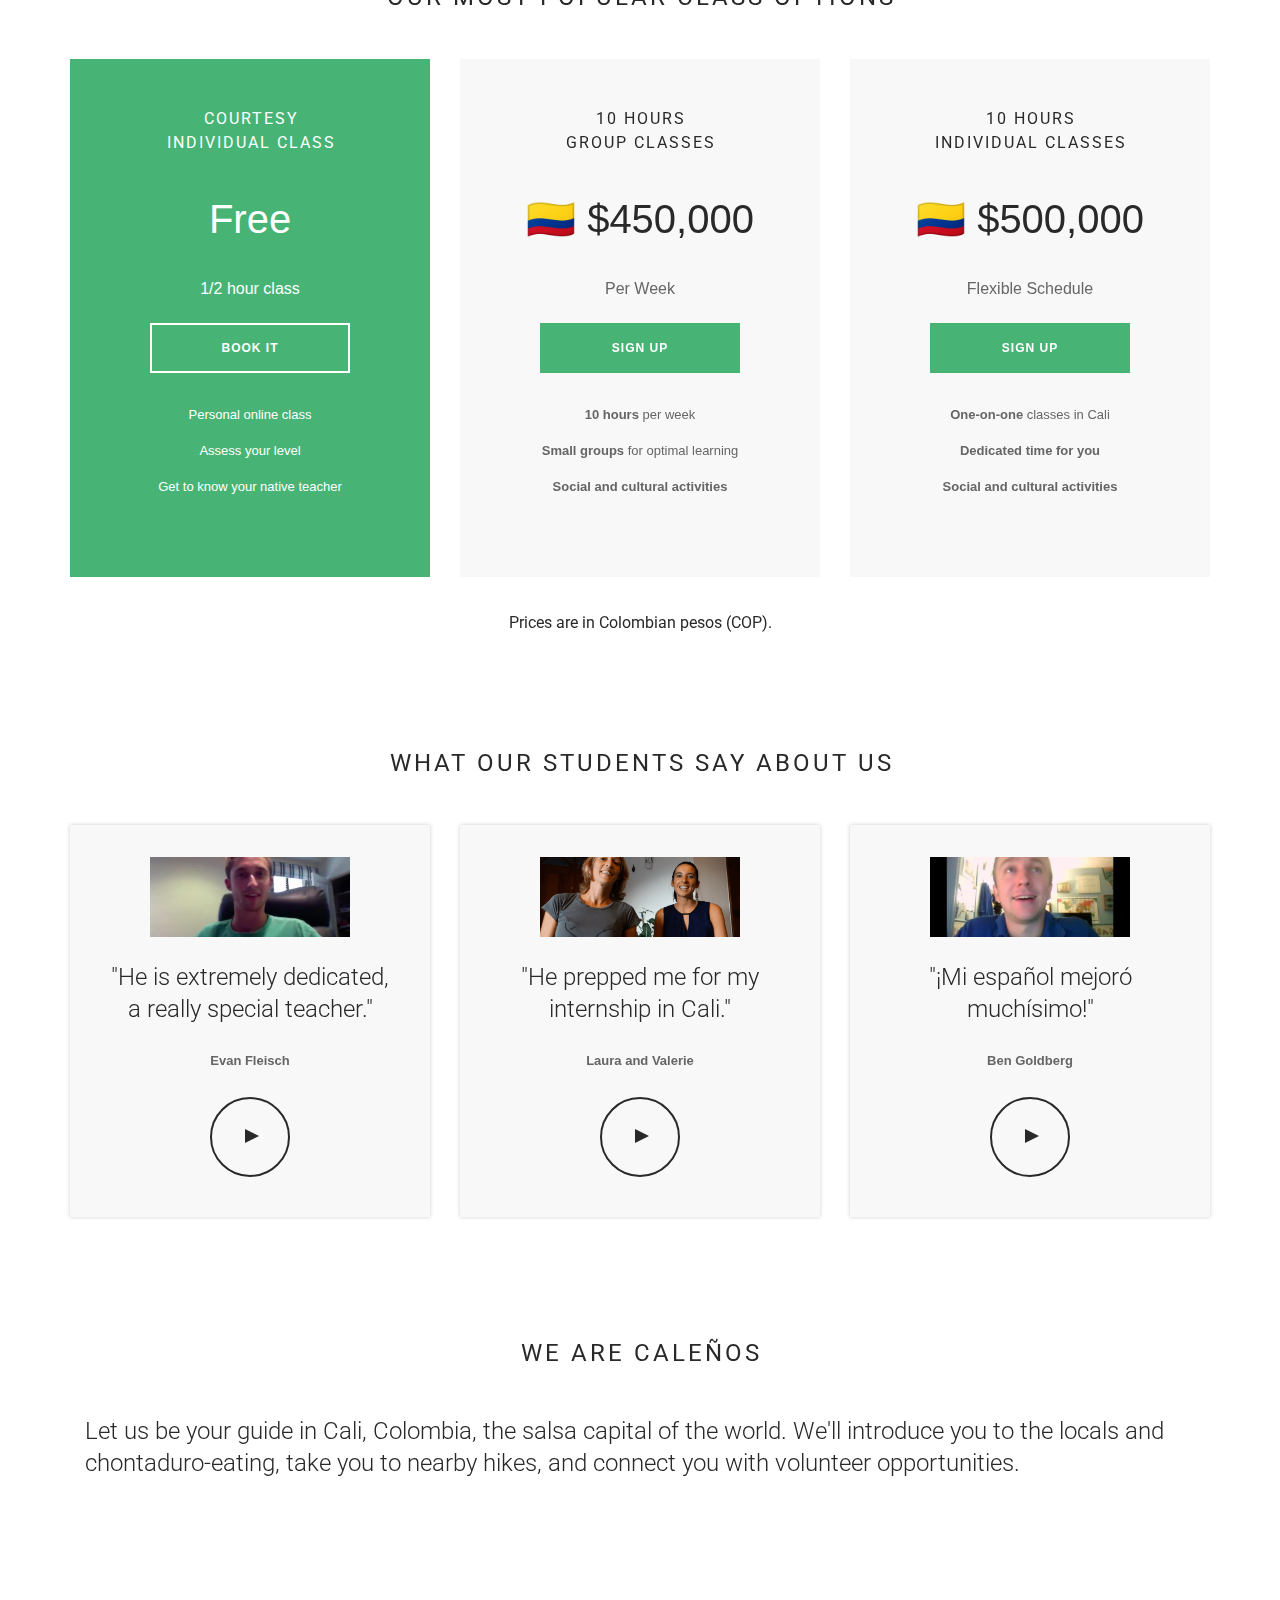
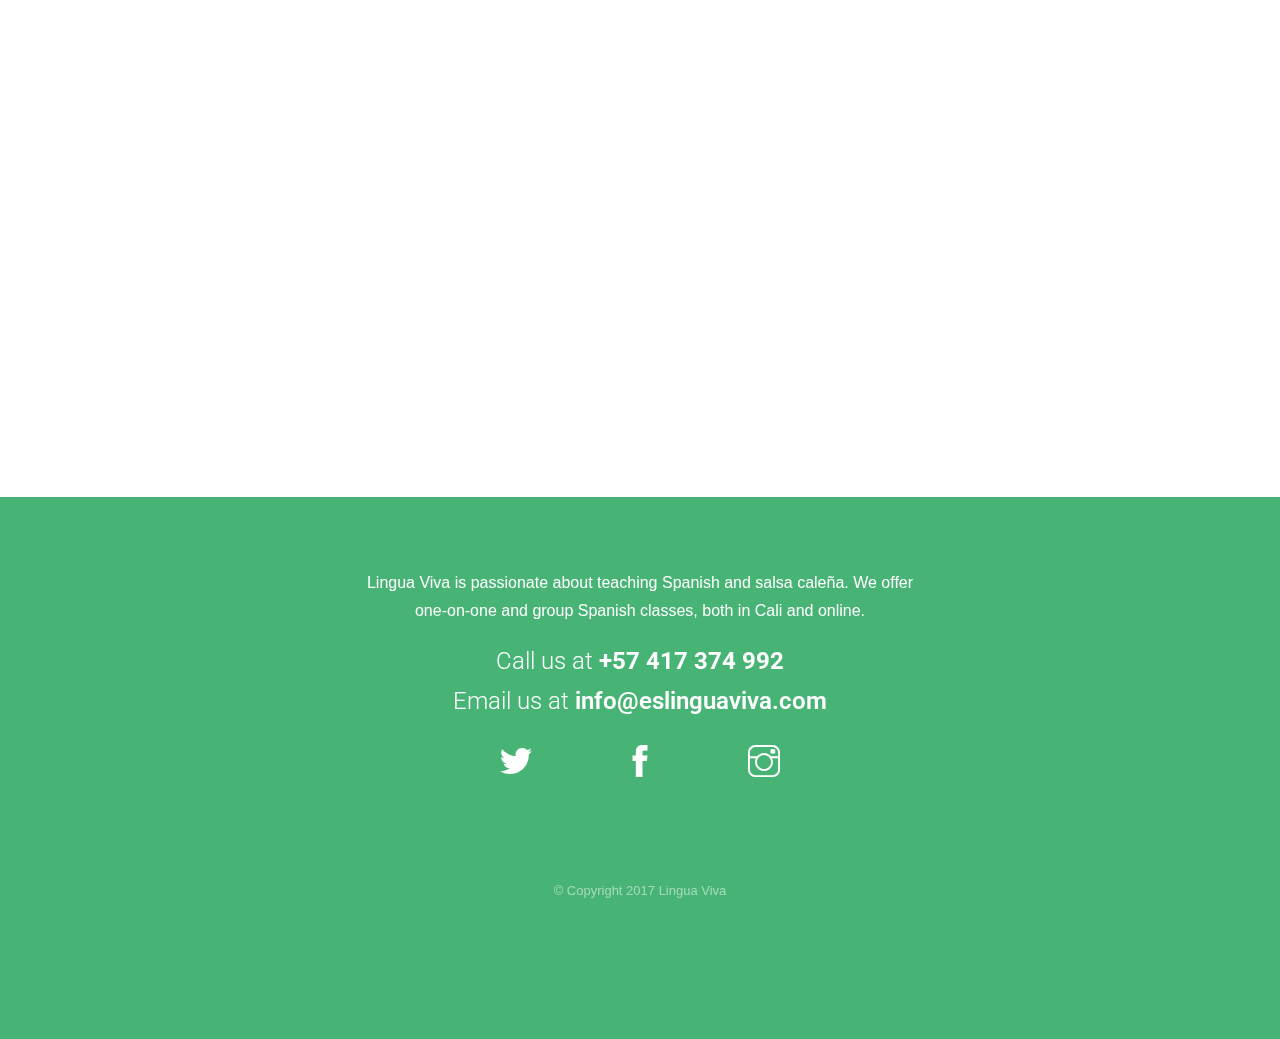
==== commit ec80c187: "Update" ====
--- a/index.html
+++ b/index.html
@@ -17,7 +17,7 @@
 		        <div class="nav-bar">
 		            <div class="module left">
 		                <a href="/">
-                            <h4 class="navtitle"><img id="symbol" alt="Lingua Viva" height="25px" src="../img/linguaviva-symbol.png"> Lingua Viva Institute</h4>
+                            <img id="symbol" alt="Lingua Viva" height="25px" src="img/linguaviva-symbol.png">
 		                </a>
 		            </div>
 		            <div class="module widget-handle mobile-toggle right visible-sm visible-xs">
@@ -30,13 +30,13 @@
 		                            <a href="/about/">About Us</a>
 		                        </li>
 		                        <li>
-		                            <a href="#">Our Teachers</a>
+		                            <a href="/teachers/">Our Teachers</a>
 		                        </li>
 		                        <li>
-		                            <a href="#">Classes in Cali</a>
+		                            <a href="/in-person/">In-person classes</a>
 		                        </li>
 		                        <li>
-		                            <a href="#">Online Classes</a>
+		                            <a href="/online/">Online Classes</a>
 		                        </li>
 		                    </ul>
 		                </div>
@@ -66,7 +66,7 @@
 				                	<br/><br/>
 				                    <h2 class="mb16">Your one-stop destination to learn Spanish</h2>
                                     <h4 class="mb16">in Cali, Colombia and all around the world</h4>
-				                    <a id="gobutton" class="btn btn-filled btn-lg mb0" href="#">¡Vamos!</a>
+				                    <a id="gobutton" class="btn btn-filled btn-lg mb0" href="#pricing">¡Vamos!</a>
 				                </div>
 				                <div class="col-sm-4 text-center text-left-xs">
 				                     <div class="modal-container">
@@ -80,7 +80,7 @@
 
 		    <section class="image-edge reduce-top-small">
 		        <div class="container">
-		                <h3>Lingua Viva is Colombia's premier Spanish language institute with affordable, effective, <strong>in-person</strong> and <strong>online</strong> classes.</h3>
+                    <h3>Lingua Viva is Colombia's premier Spanish language institute with affordable, effective, <a href="/in-person/">in-person</a> and <a href="/online/">online</a> classes.</h3>
 		        </div>
 
 		        <div class="separate col-md-5 col-sm-4 p0 col-md-push-7 col-sm-push-8">
@@ -90,7 +90,7 @@
 		            <div class="col-md-7 col-md-pull-0 col-sm-7 col-sm-pull-4 v-align-transform">
 		                <ul>
 		                <li><h4>• We are Cali's first Spanish language school, with over 25 years of experience</h4></li>
-		                <li><h4>• Our instructors are 100% bilingual, with undergraduate degree at minimum</h4></li>
+		                <li><h4>• Our instructors are 100% bilingual, with an undergraduate degree at minimum</h4></li>
                         <li><h4>• We organize cultural and social activities to help students live their lives in Spanish</h4></li>
 		                </ul>
 		            </div>
@@ -98,7 +98,7 @@
 		        
 		    </section>
 
-		    <section class="shortpad reduce-top">
+		    <section class="shortpad reduce-top" id="pricing">
 		        <div class="container">
 		            <div class="row">
 		                <div class="col-sm-12 text-center">
@@ -109,17 +109,17 @@
 		            <div class="row separate">
 		                <div class="col-md-4 col-sm-6">
 		             		    <div class="pricing-table pt-2 emphasis text-center">
-                                <h5 class="uppercase">Courtesy<br/></h5>
+                                <h5 class="uppercase">Courtesy<br/>Individual class</h5>
 		                        <span class="price pricecop">Free</span>
 
 		                        <p class="lead">1/2 hour class</p>
-		                        <a class="btn btn-white btn-lg" href="#">Book It</a>
+		                        <a class="acuity-embed-button btn btn-white btn-lg" target="_blank" href="https://app.acuityscheduling.com/schedule.php?owner=13617978&appointmentType=3098238">Book It</a>
 		                        <ul>
 		                            <li>
 		                                Personal online class
 		                            </li>
 		                            <li>
-		                                Assess your level through a placement test
+		                                Assess your level
 		                            </li>
 		                            <li>
 		                                Get to know your native teacher
@@ -130,14 +130,14 @@
 		                </div>
 		                <div class="col-md-4 col-sm-6">
 		                    <div class="pricing-table pt-2 boxed text-center">
-		                        <h5 class="uppercase">20 Hours Group Classes</h5>
-		                        <span class="price pricecop">$450,000</span>
+                                <h5 class="uppercase">10 Hours <br/> Group Classes</h5>
+		                        <span class="price pricecop">🇨🇴 $450,000</span>
 		                        <p class="lead">Per Week</p>
-		                        <a class="btn btn-filled btn-lg" href="#">Sign Up</a>
+		                        <a class="btn btn-filled btn-lg" href="/in-person/">Sign Up</a>
 
 		                        <ul>
 		                        	<li>
-		                                <strong>20 hours</strong> per week
+		                                <strong>10 hours</strong> per week
 		                            </li>
 		                            <li>
 		                                <strong>Small groups</strong> for optimal learning
@@ -151,11 +151,11 @@
 		                </div>
 		                <div class="col-md-4 col-sm-6">
 		                    <div class="pricing-table pt-2 boxed text-center">
-		                        <h5 class="uppercase">10 Hours individual classes</h5>
-		                        <span class="price pricecop">$600,000</span>
-
-		                        <p class="lead">Per Week</p>
-		                        <a class="btn btn-filled btn-lg" href="#">Sign Up</a>
+                                <h5 class="uppercase">10 Hours <br/> individual classes</h5>
+		                        <span class="price pricecop">🇨🇴 $500,000</span>
+
+		                        <p class="lead">Flexible Schedule</p>
+		                        <a class="btn btn-filled btn-lg" href="/in-person/">Sign Up</a>
 		                        <ul>
 		                            <li>
 		                                <strong>One-on-one</strong> classes in Cali
@@ -256,7 +256,7 @@
 		            <div class="row">
 		                <div class="col-sm-12 text-center">
                             <br/>
-                            <h5 class="mb16">Prices are in Colombian pesos (COP)</h5>
+                            <h5 class="mb16">Prices are in Colombian pesos (COP).</h5>
 		                </div>
                     </div>
 		        </section>
@@ -325,7 +325,7 @@
 		            </div>
 		            
 		        <div class="container separate">
-                    <h4>Let us be your guide in Colombia's capital of salsa. We'll take you partying with the locals, introduce you to chontaduro-eating, take you on nearby hikes, and connect you with foundations where you can volunteer.</h4>
+                    <h4>Let us be your guide in Cali, Colombia, the salsa capital of the world. We'll introduce you to the locals and chontaduro-eating, take you to nearby hikes, and connect you with volunteer opportunities.</h4>
 		        </div>
 		        
 		            <div class="row">
@@ -334,42 +334,42 @@
 		                        <ul>
 		                            <li>
 		                                    <div class="background-image-holder">
-		                                        <img alt="image" class="background-image" src="img/cover1.jpg">
-		                                    </div>
-		                            </li>
-		                            <li>
-		                                    <div class="background-image-holder">
-		                                        <img alt="image" class="background-image" src="img/home12.jpg">
-		                                    </div>
-		                            </li>
-		                            <li>
-		                                    <div class="background-image-holder">
-		                                        <img alt="image" class="background-image" src="img/home14.jpg">
-		                                    </div>
-		                            </li>
-		                            <li>
-		                                    <div class="background-image-holder">
-		                                        <img alt="image" class="background-image" src="img/home17.jpg">
-		                                    </div>
-		                            </li>
-		                            <li>
-		                                    <div class="background-image-holder">
-		                                        <img alt="image" class="background-image" src="img/cover5.jpg">
-		                                    </div>
-		                            </li>
-		                            <li>
-		                                    <div class="background-image-holder">
-		                                        <img alt="image" class="background-image" src="img/cover6.jpg">
-		                                    </div>
-		                            </li>
-		                            <li>
-		                                    <div class="background-image-holder">
-		                                        <img alt="image" class="background-image" src="img/cover7.jpg">
-		                                    </div>
-		                            </li>
-		                            <li>
-		                                    <div class="background-image-holder">
-		                                        <img alt="image" class="background-image" src="img/cover8.jpg">
+		                                        <img alt="image" class="background-image" src="img/01.jpg">
+		                                    </div>
+		                            </li>
+		                            <li>
+		                                    <div class="background-image-holder">
+		                                        <img alt="image" class="background-image" src="img/02.jpg">
+		                                    </div>
+		                            </li>
+		                            <li>
+		                                    <div class="background-image-holder">
+		                                        <img alt="image" class="background-image" src="img/03.jpg">
+		                                    </div>
+		                            </li>
+		                            <li>
+		                                    <div class="background-image-holder">
+		                                        <img alt="image" class="background-image" src="img/04.jpg">
+		                                    </div>
+		                            </li>
+		                            <li>
+		                                    <div class="background-image-holder">
+		                                        <img alt="image" class="background-image" src="img/05.jpg">
+		                                    </div>
+		                            </li>
+		                            <li>
+		                                    <div class="background-image-holder">
+		                                        <img alt="image" class="background-image" src="img/06.jpg">
+		                                    </div>
+		                            </li>
+		                            <li>
+		                                    <div class="background-image-holder">
+		                                        <img alt="image" class="background-image" src="img/07.jpg">
+		                                    </div>
+		                            </li>
+		                            <li>
+		                                    <div class="background-image-holder">
+		                                        <img alt="image" class="background-image" src="img/08.jpg">
 		                                    </div>
 		                            </li>
 		                        </ul>
@@ -387,7 +387,7 @@
 					<div class="row">
 						<div class="col-md-6 col-md-offset-3 col-sm-8 col-sm-offset-2 text-center mb64 mb-xs-24">
 							<p class="lead">
-								Here goes some SEO text.
+								Lingua Viva is passionate about teaching Spanish and salsa caleña. We offer one-on-one and group Spanish classes, both in Cali and online.
 							</p>
                             <h4 class="mb8">Call us at <strong>+57 417 374 992</strong></h4>
                             <h4 class="mb8">Email us at <a href="mailto:info@eslinguaviva.com">info@eslinguaviva.com</a></h4>
@@ -414,6 +414,21 @@
         <script src="js/flexslider.min.js"></script>
         <script src="js/parallax.js"></script>
         <script src="js/scripts.js"></script>
+        <!--<script src="https://embed.acuityscheduling.com/embed/button/13617978.js" async></script>-->
+        <script>
+(function(a){try{if(!a.ACUITY_MODAL_INIT)d(a)}catch(b){}var c=null;function d(a){a.ACUITY_MODAL_INIT=true;var b=a.document;var c=b.createElement("div");c.innerHTML='<div class="acuity-embed-modal" style="display: none;">'+'<div class="acuity-modal-inner">'+'<a class="acuity-modal-close">&times;</a>'+'<div id="acuity-modal-content" class="acuity-modal-content">'+'<iframe id="acuity-modal-frame" src="" frameBorder="0" style="max-width: 900px;"></iframe>'+"</div>"+'<div class="acuity-modal-content-proxy"></div>'+"</div>"+"</div>";b.body.appendChild(c.firstChild);c.innerHTML='<div id="acuity-modal" style="display: none;"></div>';b.body.appendChild(c.firstChild);a.addEventListener("resize",f);b.addEventListener("click",function(b){var c=b.target;try{if(!n()&&(a.innerWidth>=280&&a.innerHeight>=280)&&(c=k(c))){e(c.href);b.preventDefault()}}catch(b){console.error(b)}});i().addEventListener("load",g)}function e(a){var b=j();var c=i();if(b&&c&&a){b.open("#acuity-modal");a=l(a);if(c.src!=a){c.src=a}}}function f(){var a=j();var b=i();var c=a.dom.modal.offsetWidth;var d=a.dom.modal.offsetHeight;var e=24;var f=52;var g=Math.min(c-e,900);var h=Math.min(d-f,800);if(c<330||d<330){e=10;f=38}if(b){b.width=g;b.height=h;if(b.style){b.style.height=h+"px"}}}function g(){var a=i();if(a.src.indexOf("acuityscheduling.com")>-1||a.src.indexOf("127.0.0.1")>-1){h(a,"acuity:modal");if(typeof ga!="undefined"){ga(function(b){var c=b.get("clientId");h(a,"gacid:"+c)})}}}function h(a,b){if(typeof a!="undefined"&&typeof a.contentWindow!="undefined"&&typeof a.contentWindow.postMessage=="function"){a.contentWindow.postMessage(b,"*")}}function i(){return document.getElementById("acuity-modal-frame")}function j(){if(c===null){c=new o.default({modal:".acuity-embed-modal",modalInner:".acuity-modal-inner",modalContent:".acuity-modal-content-proxy",open:"[data-modal-open]",close:".acuity-modal-close",page:"body","class":"acuity-modal-visible",loadClass:"acuity-modal",onBeforeOpen:f})}return c}function k(a){if(/acuity-embed-button/.test(a.className)){return a}else{return a.parentNode&&k(a.parentNode)}}function l(a){var b=[/first_name/,/last_name/,/firstName/,/lastName/,/phone/,/email/,/certificate/,/datetime/,/field:[0-9]+?/,/appointmentType/,/appointmentTypeID/,/calendarID/];var c=m(location.search.substr(1));var d=a;for(var e in c){for(var f=0;f<b.length;f++){var g=b[f];if(e.match(g)&&a.indexOf(e+"=")===-1){var h=c[e];var i=encodeURIComponent(e);if(typeof h=="object"){i=i+"[]";h=h.join("&"+i+"=")}else{h=encodeURIComponent(h)}var j=i+"="+h;d+=(d.indexOf("?")>-1?"&":"?")+j}}}return d}function m(a){var b={};a.split("&").forEach(function(a){if(!a)return;a=a.split("+").join(" ");var c=a.indexOf("=");var d=c>-1?a.substr(0,c):a;var e=c>-1?decodeURIComponent(a.substr(c+1)):"";var f=d.indexOf("[");if(f==-1)b[decodeURIComponent(d)]=e;else{var g=d.indexOf("]");var h=decodeURIComponent(d.substring(f+1,g));d=decodeURIComponent(d.substring(0,f));if(!b[d])b[d]=[];if(!h)b[d].push(e);else b[d][h]=e}});return b}function n(){return navigator&&/iPad|iPhone|iPod/.test(navigator.userAgent)&&!window.MSStream}var o={};(function(a){"use strict";Object.defineProperty(a,"__esModule",{value:true});function b(a,b){if(!(a instanceof b)){throw new TypeError("Cannot call a class as a function")}}var c=function(){function a(a,b){for(var c=0;c<b.length;c++){var d=b[c];d.enumerable=d.enumerable||false;d.configurable=true;if("value"in d)d.writable=true;Object.defineProperty(a,d.key,d)}}return function(b,c,d){if(c)a(b.prototype,c);if(d)a(b,d);return b}}();var d=Object.assign||function(a){for(var b=1;b<arguments.length;b++){var c=arguments[b];for(var d in c){if(Object.prototype.hasOwnProperty.call(c,d)){a[d]=c[d]}}}return a};var e={modal:".modal",modalInner:".modal-inner",modalContent:".modal-content",open:"[data-modal-open]",close:"[data-modal-close]",page:"body","class":"modal-visible",loadClass:"vanilla-modal",clickOutside:true,closeKeys:[27],transitions:true,transitionEnd:null,onBeforeOpen:null,onBeforeClose:null,onOpen:null,onClose:null};function f(a){console.error("VanillaModal: "+a)}function g(a,b){return function(c){var d=a.filter(b);return d[0]?d[0][c]:undefined}}function h(){var a=document.createElement("div");var b=[{key:"transition",value:"transitionend"},{key:"OTransition",value:"otransitionend"},{key:"MozTransition",value:"transitionend"},{key:"WebkitTransition",value:"webkitTransitionEnd"}];return g(b,function(b){var c=b.key;return typeof a.style[c]!=="undefined"})("value")}function i(a){return Object.prototype.toString.call(a)==="[object Array]"&&a.length}function j(a,b){var c=b||document;var d=c.querySelector(a);if(!d){f(a+" not found in document.")}return d}function k(a,b){if(!(a instanceof HTMLElement)){f("Not a valid HTML element.")}a.setAttribute("class",a.className.split(" ").filter(function(a){return a!==b}).concat(b).join(" "))}function l(a,b){if(!(a instanceof HTMLElement)){f("Not a valid HTML element.")}a.setAttribute("class",a.className.split(" ").filter(function(a){return a!==b}).join(" "))}function m(a){if(a&&typeof a.hash==="string"){return document.querySelector(a.hash)}else if(typeof a==="string"){return document.querySelector(a)}f("No selector supplied to open()");return null}function n(a){return d({},e,a,{transitionEnd:h()})}function o(a,b){var c=(a.target.document||a.target.ownerDocument).querySelectorAll(b);for(var d=0;d<c.length;d+=1){var e=a.target;while(e&&e!==document.body){if(e===c[d]){return e}e=e.parentNode}}return null}var p=function(){function a(c){b(this,a);this.isOpen=false;this.current=null;this.isListening=false;this.settings=n(c);this.dom=this.getDomNodes();this.open=this.open.bind(this);this.close=this.close.bind(this);this.closeKeyHandler=this.closeKeyHandler.bind(this);this.outsideClickHandler=this.outsideClickHandler.bind(this);this.delegateOpen=this.delegateOpen.bind(this);this.delegateClose=this.delegateClose.bind(this);this.listen=this.listen.bind(this);this.destroy=this.destroy.bind(this);this.addLoadedCssClass();this.listen()}c(a,[{key:"getDomNodes",value:function d(){var a=this.settings,b=a.modal,c=a.page,d=a.modalInner,e=a.modalContent;return{modal:j(b),page:j(c),modalInner:j(d,j(b)),modalContent:j(e,j(b))}}},{key:"addLoadedCssClass",value:function e(){k(this.dom.page,this.settings.loadClass)}},{key:"setOpenId",value:function g(a){var b=this.dom.page;b.setAttribute("data-current-modal",a||"anonymous")}},{key:"removeOpenId",value:function h(){var a=this.dom.page;a.removeAttribute("data-current-modal")}},{key:"open",value:function p(a,b){var c=this.dom.page;var d=this.settings,e=d.onBeforeOpen,g=d.onOpen;if(!(this.current instanceof HTMLElement===false)){f("VanillaModal target must exist on page.");return}this.releaseNode(this.current);this.current=m(a);if(typeof e==="function"){e.call(this,b)}this.captureNode(this.current);k(c,this.settings.class);this.setOpenId(this.current.id);this.isOpen=true;if(typeof g==="function"){g.call(this,b)}}},{key:"detectTransition",value:function q(){var a=this.dom.modal;var b=window.getComputedStyle(a,null);return Boolean(["transitionDuration","oTransitionDuration","MozTransitionDuration","webkitTransitionDuration"].filter(function(a){return typeof b[a]==="string"&&parseFloat(b[a])>0}).length)}},{key:"close",value:function r(a){var b=this.settings,c=b.transitions,d=b.transitionEnd,e=b.onBeforeClose;var f=this.detectTransition();if(this.isOpen){this.isOpen=false;if(typeof e==="function"){e.call(this,a)}l(this.dom.page,this.settings.class);if(c&&d&&f){this.closeModalWithTransition(a)}else{this.closeModal(a)}}}},{key:"closeModal",value:function s(a){var b=this.settings.onClose;this.removeOpenId(this.dom.page);this.releaseNode(this.current);this.isOpen=false;this.current=null;if(typeof b==="function"){b.call(this,a)}}},{key:"closeModalWithTransition",value:function t(a){var b=this;var c=this.dom.modal;var d=this.settings.transitionEnd;var e=function f(){c.removeEventListener(d,f);b.closeModal(a)};c.addEventListener(d,e)}},{key:"captureNode",value:function u(a){var b=this.dom.modalContent;while(a.childNodes.length){b.appendChild(a.childNodes[0])}}},{key:"releaseNode",value:function v(a){var b=this.dom.modalContent;while(b.childNodes.length){a.appendChild(b.childNodes[0])}}},{key:"closeKeyHandler",value:function w(a){var b=this.settings.closeKeys;if(i(b)&&b.indexOf(a.which)>-1&&this.isOpen===true){a.preventDefault();this.close(a)}}},{key:"outsideClickHandler",value:function x(a){var b=this.settings.clickOutside;var c=this.dom.modalInner;if(b){var d=a.target;while(d&&d!==document.body){if(d===c){return}d=d.parentNode}this.close(a)}}},{key:"delegateOpen",value:function y(a){var b=this.settings.open;var c=o(a,b);if(c){a.preventDefault();this.open(c,a)}}},{key:"delegateClose",value:function z(a){var b=this.settings.close;if(o(a,b)){a.preventDefault();this.close(a)}}},{key:"listen",value:function A(){var a=this.dom.modal;if(!this.isListening){a.addEventListener("click",this.outsideClickHandler,false);document.addEventListener("keydown",this.closeKeyHandler,false);document.addEventListener("click",this.delegateOpen,false);document.addEventListener("click",this.delegateClose,false);this.isListening=true}else{f("Event listeners already applied.")}}},{key:"destroy",value:function B(){var a=this.dom.modal;if(this.isListening){this.close();a.removeEventListener("click",this.outsideClickHandler);document.removeEventListener("keydown",this.closeKeyHandler);document.removeEventListener("click",this.delegateOpen);document.removeEventListener("click",this.delegateClose);this.isListening=false}else{f("Event listeners already removed.")}}}]);return a}();a.default=p})(o)})(window);(function () {
+	try {
+		if (document.getElementById('acuity-button-styles')) return;
+		var c = "body.acuity-modal-visible{overflow:hidden}.acuity-embed-modal{display:block !important;position:fixed;content:\"\";top:0;left:0;right:0;bottom:0;background:rgba(0,0,0,0.6);z-index:-10;opacity:0;transition:opacity .2s,z-index 0s .2s;text-align:center;overflow:hidden;overflow-y:auto;white-space:nowrap;-webkit-overflow-scrolling:touch;visibility:hidden}.acuity-modal .acuity-embed-modal>*{display:inline-block;white-space:normal;vertical-align:middle;text-align:left}.acuity-modal .acuity-embed-modal:before{display:inline-block;overflow:hidden;width:0;height:100%;vertical-align:middle;content:\"\"}.acuity-modal.acuity-modal-visible .acuity-embed-modal{visibility:visible;z-index:20001;opacity:1;transition:opacity 0.2s}.acuity-modal.acuity-modal-visible .acuity-modal-inner{z-index:1;opacity:1;transform:scale(1);transition:opacity 0.2s, transform 0.2s}.acuity-modal-inner{padding:26px 6.5px 0;position:relative;max-width:98%;max-height:98%;overflow:hidden;overflow-y:auto;background:#fff;z-index:-1;opacity:0;transform:scale(0);transition:opacity .2s,transform .2s,z-index 0s .2s}.acuity-modal-content{-webkit-overflow-scrolling:touch;overflow:auto}.acuity-modal-close{position:absolute;z-index:2;right:0px;top:0px;height:28px;width:28px;line-height:28px;cursor:pointer;text-align:center;color:#5fb8b9;font-size:28px;font-weight:bold;background:transparent}.acuity-embed-button:hover{filter:brightness(112%)}.acuity-embed-button{}.acuity-modal-close{}";
+		var s = document.createElement('style');
+		s.type = 'text/css';
+		s.id = 'acuity-button-styles';
+		s.styleSheet ? s.styleSheet.cssText = c : s.appendChild(document.createTextNode(c));
+		var n = document.getElementsByTagName('script')[0];
+		n.parentNode.insertBefore(s, n);
+		} catch (e) {}
+	})();
+        </script>
         <!--<script src="https://use.fontawesome.com/7ddf0c41aa.js"></script>-->
     </body>
 </html>
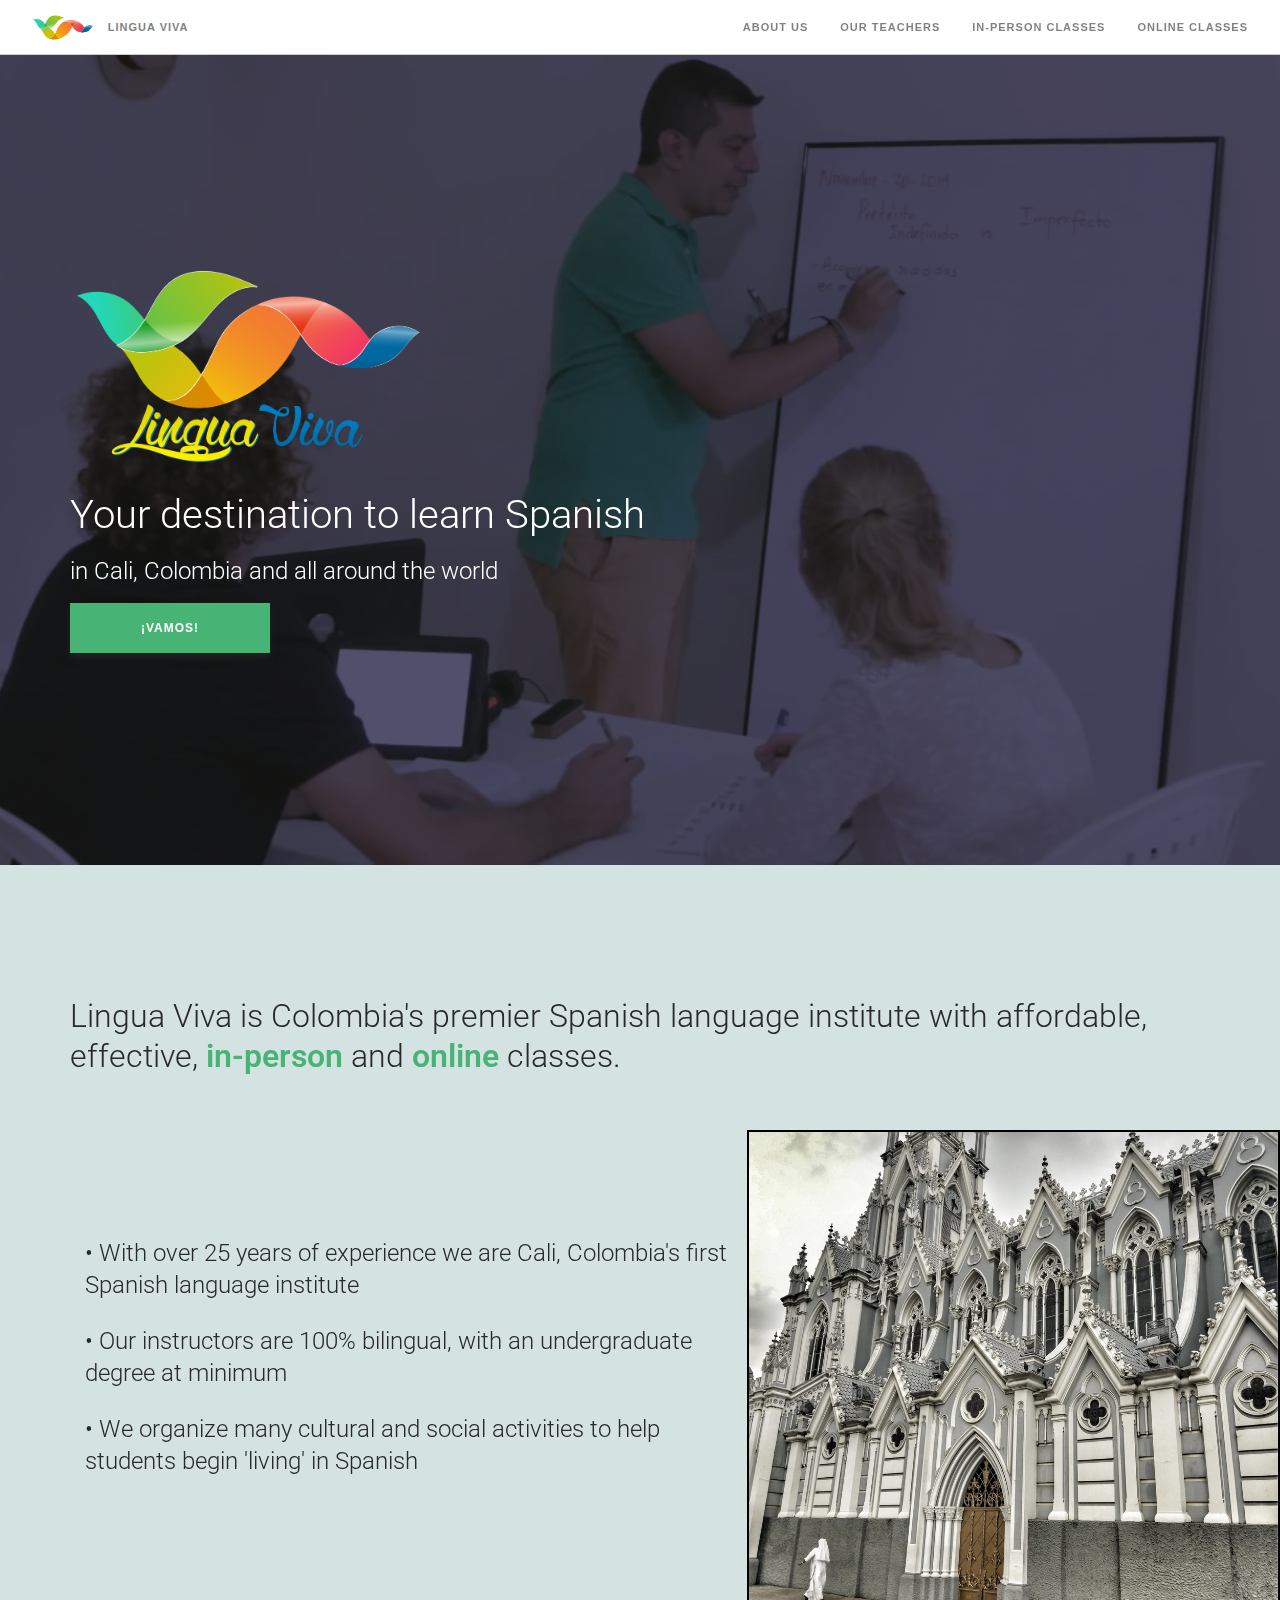
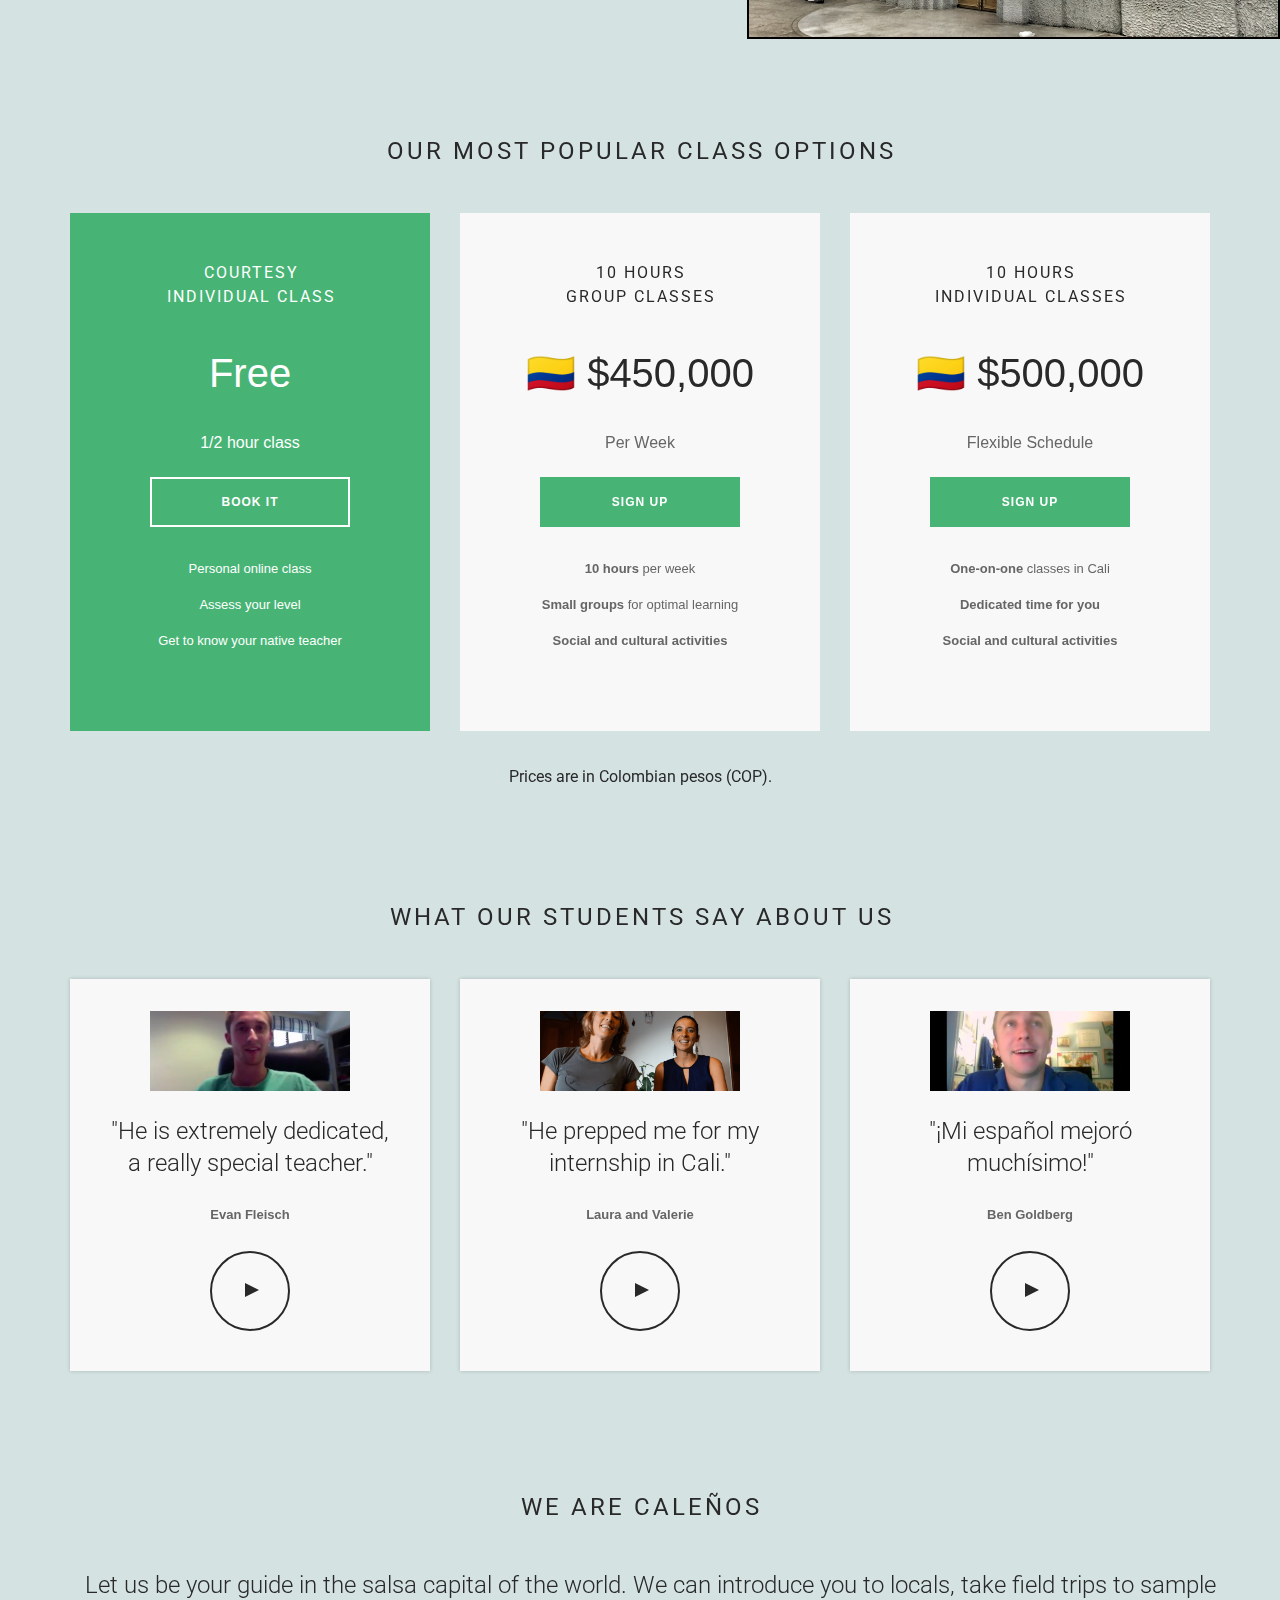
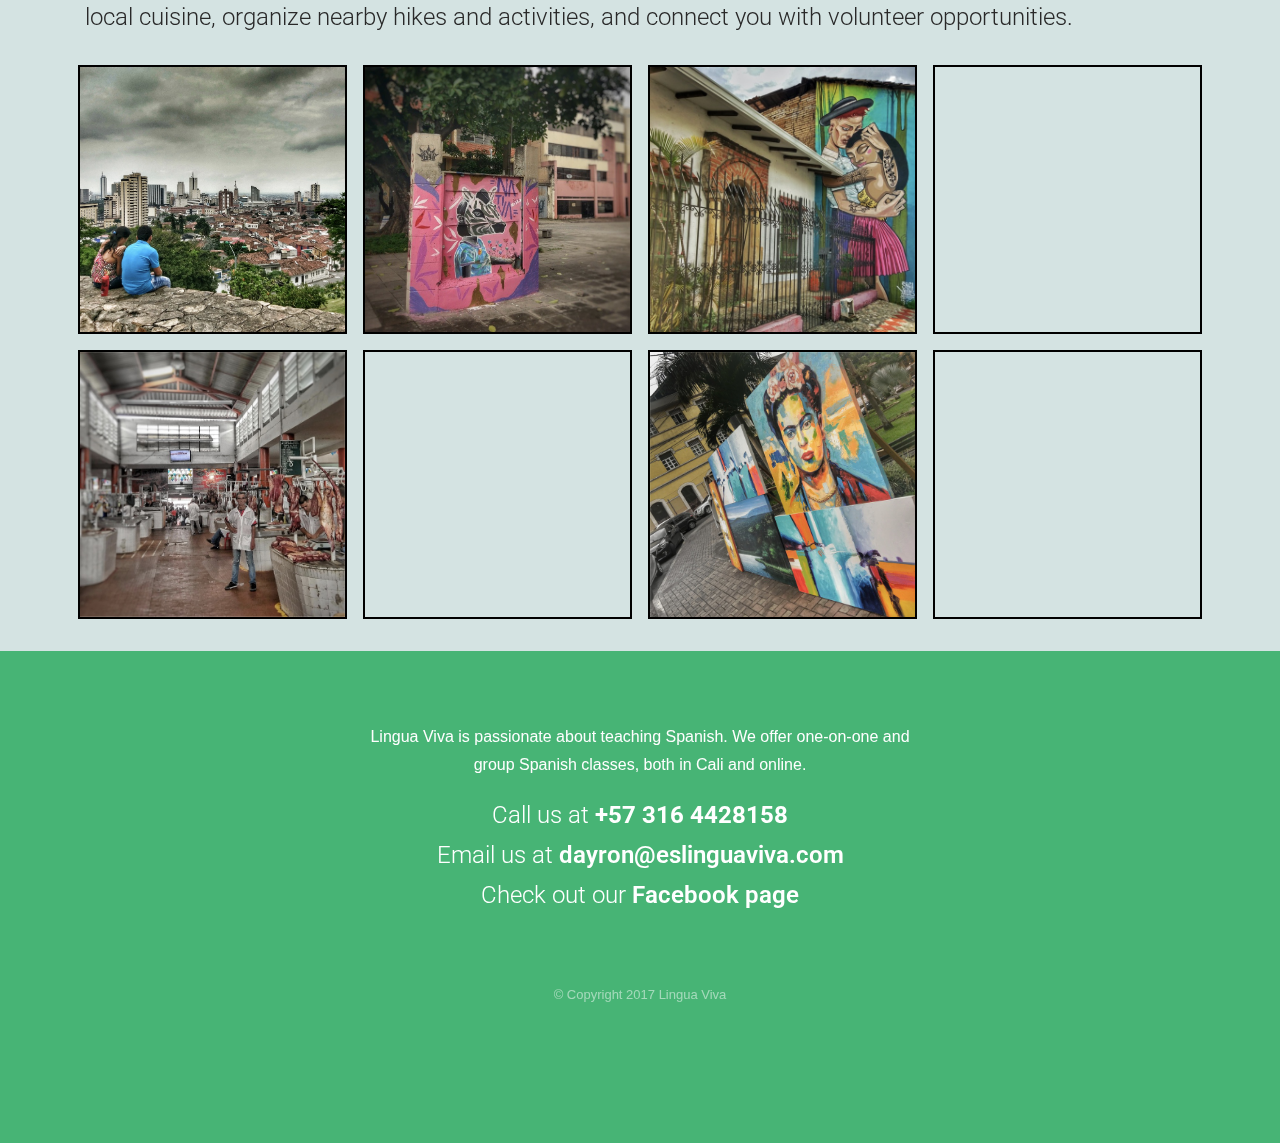
==== commit 08e55388: "Update" ====
--- a/index.html
+++ b/index.html
@@ -11,13 +11,13 @@
         <link href="css/custom.css" rel="stylesheet" type="text/css" media="all" />
         <link href="https://fonts.googleapis.com/css?family=Roboto" rel="stylesheet">
     </head>
-    <body>
+    <body style="background-color: #d4e3e2;">
         <div class="nav-container">
 		    <nav>
 		        <div class="nav-bar">
 		            <div class="module left">
 		                <a href="/">
-                            <img id="symbol" alt="Lingua Viva" height="25px" src="img/linguaviva-symbol.png">
+                            <img alt="Lingua Viva Symbol" alt="Lingua Viva" height="25px" src="../img/linguaviva-symbol.png"> <span style="font-size: 11px; letter-spacing: 1px; opacity: 0.5; color: black; font-weight: 600; margin-left: 10px;">LINGUA VIVA</span>
 		                </a>
 		            </div>
 		            <div class="module widget-handle mobile-toggle right visible-sm visible-xs">
@@ -62,9 +62,9 @@
 				        <div class="container v-align-transform">
 				            <div class="row">
 				                <div class="col-sm-8 mb-xs-80">
-				                	<img alt="LinguaViva" height="200px" src="img/linguaviva-logo.png">
+				                	<img alt="Lingua Viva Logo" height="200px" src="img/linguaviva-logo.png">
 				                	<br/><br/>
-				                    <h2 class="mb16">Your one-stop destination to learn Spanish</h2>
+				                    <h2 class="mb16">Your destination to learn Spanish</h2>
                                     <h4 class="mb16">in Cali, Colombia and all around the world</h4>
 				                    <a id="gobutton" class="btn btn-filled btn-lg mb0" href="#pricing">¡Vamos!</a>
 				                </div>
@@ -84,14 +84,14 @@
 		        </div>
 
 		        <div class="separate col-md-5 col-sm-4 p0 col-md-push-7 col-sm-push-8">
-		            <img alt="Screenshot" class="mb-xs-24" src="img/house.jpg">
+		            <img style="border: 2px solid #000" alt="A photo of our Cali school" class="mb-xs-24" src="img/house.jpg">
 		        </div>
 		        <div class="container">
 		            <div class="col-md-7 col-md-pull-0 col-sm-7 col-sm-pull-4 v-align-transform">
 		                <ul>
-		                <li><h4>• We are Cali's first Spanish language school, with over 25 years of experience</h4></li>
+		                <li><h4>• With over 25 years of experience we are Cali, Colombia's first Spanish language institute</h4></li>
 		                <li><h4>• Our instructors are 100% bilingual, with an undergraduate degree at minimum</h4></li>
-                        <li><h4>• We organize cultural and social activities to help students live their lives in Spanish</h4></li>
+                        <li><h4>• We organize many cultural and social activities to help students begin 'living' in Spanish</h4></li>
 		                </ul>
 		            </div>
 		        </div>
@@ -272,7 +272,7 @@
 			                <div class="col-sm-4 text-center">
 			                    <div class="feature boxed cast-shadow-light testimonial">
 			                    	<div class="modal-container"> 
-			                        	<img alt="Pic" class="image-small inline-block mb24" src="img/evan-fleisch.jpg">
+			                        	<img alt="Evan Fleisch, a former student" class="image-small inline-block mb24" src="img/evan-fleisch.jpg">
 			                        	<h4>"He is extremely dedicated, a really special teacher."</h4>
 			                        	<p><strong>Evan Fleisch</strong></p>
 			                        	<div class="foundry_modal no-bg">
@@ -286,7 +286,7 @@
 			               	<div class="col-sm-4 text-center">
 			                    <div class="feature boxed cast-shadow-light testimonial">
 			                    	<div class="modal-container"> 
-			                        	<img alt="Pic" class="image-small inline-block mb24" src="img/laura-and-valerie.png">
+			                        	<img alt="Laura and Valerie, former students" class="image-small inline-block mb24" src="img/laura-and-valerie.png">
 			                        	<h4>"He prepped me for my internship in Cali."</h4>
 			                        	<p><strong>Laura and Valerie</strong></p>
 			                        	<div class="foundry_modal no-bg">
@@ -300,7 +300,7 @@
 			               	<div class="col-sm-4 text-center">
 			                    <div class="feature boxed cast-shadow-light testimonial">
 			                    	<div class="modal-container"> 
-			                        	<img alt="Pic" class="image-small inline-block mb24" src="img/ben-goldberg.jpg">
+			                        	<img alt="Ben Goldberg, a former student" class="image-small inline-block mb24" src="img/ben-goldberg.jpg">
 			                        	<h4>"¡Mi español mejoró muchísimo!"</h4>
 			                        	<p><strong>Ben Goldberg</strong></p>
 			                        	<div class="foundry_modal no-bg">
@@ -325,7 +325,7 @@
 		            </div>
 		            
 		        <div class="container separate">
-                    <h4>Let us be your guide in Cali, Colombia, the salsa capital of the world. We'll introduce you to the locals and chontaduro-eating, take you to nearby hikes, and connect you with volunteer opportunities.</h4>
+                    <h4>Let us be your guide in the salsa capital of the world. We can introduce you to locals, take field trips to sample local cuisine, organize nearby hikes and activities, and connect you with volunteer opportunities.</h4>
 		        </div>
 		        
 		            <div class="row">
@@ -333,45 +333,45 @@
 		                    <div class="lightbox-grid square-thumbs" data-gallery-title="Gallery">
 		                        <ul>
 		                            <li>
-		                                    <div class="background-image-holder">
-		                                        <img alt="image" class="background-image" src="img/01.jpg">
-		                                    </div>
-		                            </li>
-		                            <li>
-		                                    <div class="background-image-holder">
-		                                        <img alt="image" class="background-image" src="img/02.jpg">
-		                                    </div>
-		                            </li>
-		                            <li>
-		                                    <div class="background-image-holder">
-		                                        <img alt="image" class="background-image" src="img/03.jpg">
-		                                    </div>
-		                            </li>
-		                            <li>
-		                                    <div class="background-image-holder">
-		                                        <img alt="image" class="background-image" src="img/04.jpg">
-		                                    </div>
-		                            </li>
-		                            <li>
-		                                    <div class="background-image-holder">
-		                                        <img alt="image" class="background-image" src="img/05.jpg">
-		                                    </div>
-		                            </li>
-		                            <li>
-		                                    <div class="background-image-holder">
-		                                        <img alt="image" class="background-image" src="img/06.jpg">
-		                                    </div>
-		                            </li>
-		                            <li>
-		                                    <div class="background-image-holder">
-		                                        <img alt="image" class="background-image" src="img/07.jpg">
-		                                    </div>
-		                            </li>
-		                            <li>
-		                                    <div class="background-image-holder">
-		                                        <img alt="image" class="background-image" src="img/08.jpg">
-		                                    </div>
-		                            </li>
+		                                    <div style="border: 2px solid #000" class="background-image-holder">
+		                                        <img  alt="image" class="background-image" src="img/01.jpg">
+		                                    </div>
+		                            </li>
+		                            <li>
+		                                    <div style="border: 2px solid #000" class="background-image-holder">
+		                                        <img  alt="image" class="background-image" src="img/02.jpg">
+		                                    </div>
+		                            </li>
+		                            <li>
+		                                    <div style="border: 2px solid #000" class="background-image-holder">
+		                                        <img  alt="image" class="background-image" src="img/03.jpg">
+		                                    </div>
+		                            </li>
+		                            <li>
+		                                    <div style="border: 2px solid #000" class="background-image-holder">
+		                                        <img  alt="image" class="background-image" src="img/04.jpg">
+		                                    </div>
+		                            </li>
+		                            <li>
+		                                    <div style="border: 2px solid #000" class="background-image-holder">
+		                                        <img  alt="image" class="background-image" src="img/05.jpg">
+		                                    </div>
+		                            </li>
+		                            <li>
+		                                    <div style="border: 2px solid #000" class="background-image-holder">
+		                                        <img  alt="image" class="background-image" src="img/06.jpg">
+		                                    </div>
+		                            </li>
+		                            <li>
+		                                    <div style="border: 2px solid #000" class="background-image-holder">
+		                                        <img  alt="image" class="background-image" src="img/07.jpg">
+		                                    </div>
+		                            </li>
+		                            <li>
+		                                    <div style="border: 2px solid #000" class="background-image-holder">
+		                                        <img  alt="image" class="background-image" src="img/08.jpg">
+		                                    </div>
+		                            </lik
 		                        </ul>
 		                    </div>
 		                    
@@ -387,15 +387,17 @@
 					<div class="row">
 						<div class="col-md-6 col-md-offset-3 col-sm-8 col-sm-offset-2 text-center mb64 mb-xs-24">
 							<p class="lead">
-								Lingua Viva is passionate about teaching Spanish and salsa caleña. We offer one-on-one and group Spanish classes, both in Cali and online.
+								Lingua Viva is passionate about teaching Spanish. We offer one-on-one and group Spanish classes, both in Cali and online.
 							</p>
-                            <h4 class="mb8">Call us at <strong>+57 417 374 992</strong></h4>
-                            <h4 class="mb8">Email us at <a href="mailto:info@eslinguaviva.com">info@eslinguaviva.com</a></h4>
-							<ul class="list-inline social-list spread-children">
+                            <h4 class="mb8">Call us at <strong>+57 316 4428158</strong></h4>
+                            <h4 class="mb8">Email us at <a href="mailto:dayron@eslinguaviva.com">dayron@eslinguaviva.com</a></h4>
+                            <h4 class="mb8">Check out our <a target="_blank" href="https://www.facebook.com/spanishclassesincali/">Facebook page</a></h4>
+							<!--<ul class="list-inline social-list spread-children">
 								<li><a href="#"><i class="icon icon-sm ti-twitter-alt"></i></a></li>
-								<li><a href="#"><i class="icon icon-sm ti-facebook"></i></a></li>
+								<li><a href="https://www.facebook.com/spanishclassesincali/"><i class="icon icon-sm ti-facebook"></i></a></li>
 								<li><a href="#"><i class="icon icon-sm ti-instagram"></i></a></li>
 							</ul>
+-->
 						</div>
 					</div>
 				
--- a/css/custom.css
+++ b/css/custom.css
@@ -39,7 +39,7 @@
 
 .navtitle {
     padding-top: 10px;
-    font-family: Roboto;
+    font-family: 'Roboto', sans-serif;
     font-weight: bold;
 }
 
@@ -58,3 +58,11 @@
 .white {
     color: #fff;
 }
+
+#symbol {
+    padding-right: 10px;
+}
+
+.bigp {
+    font-size: 15px;
+}
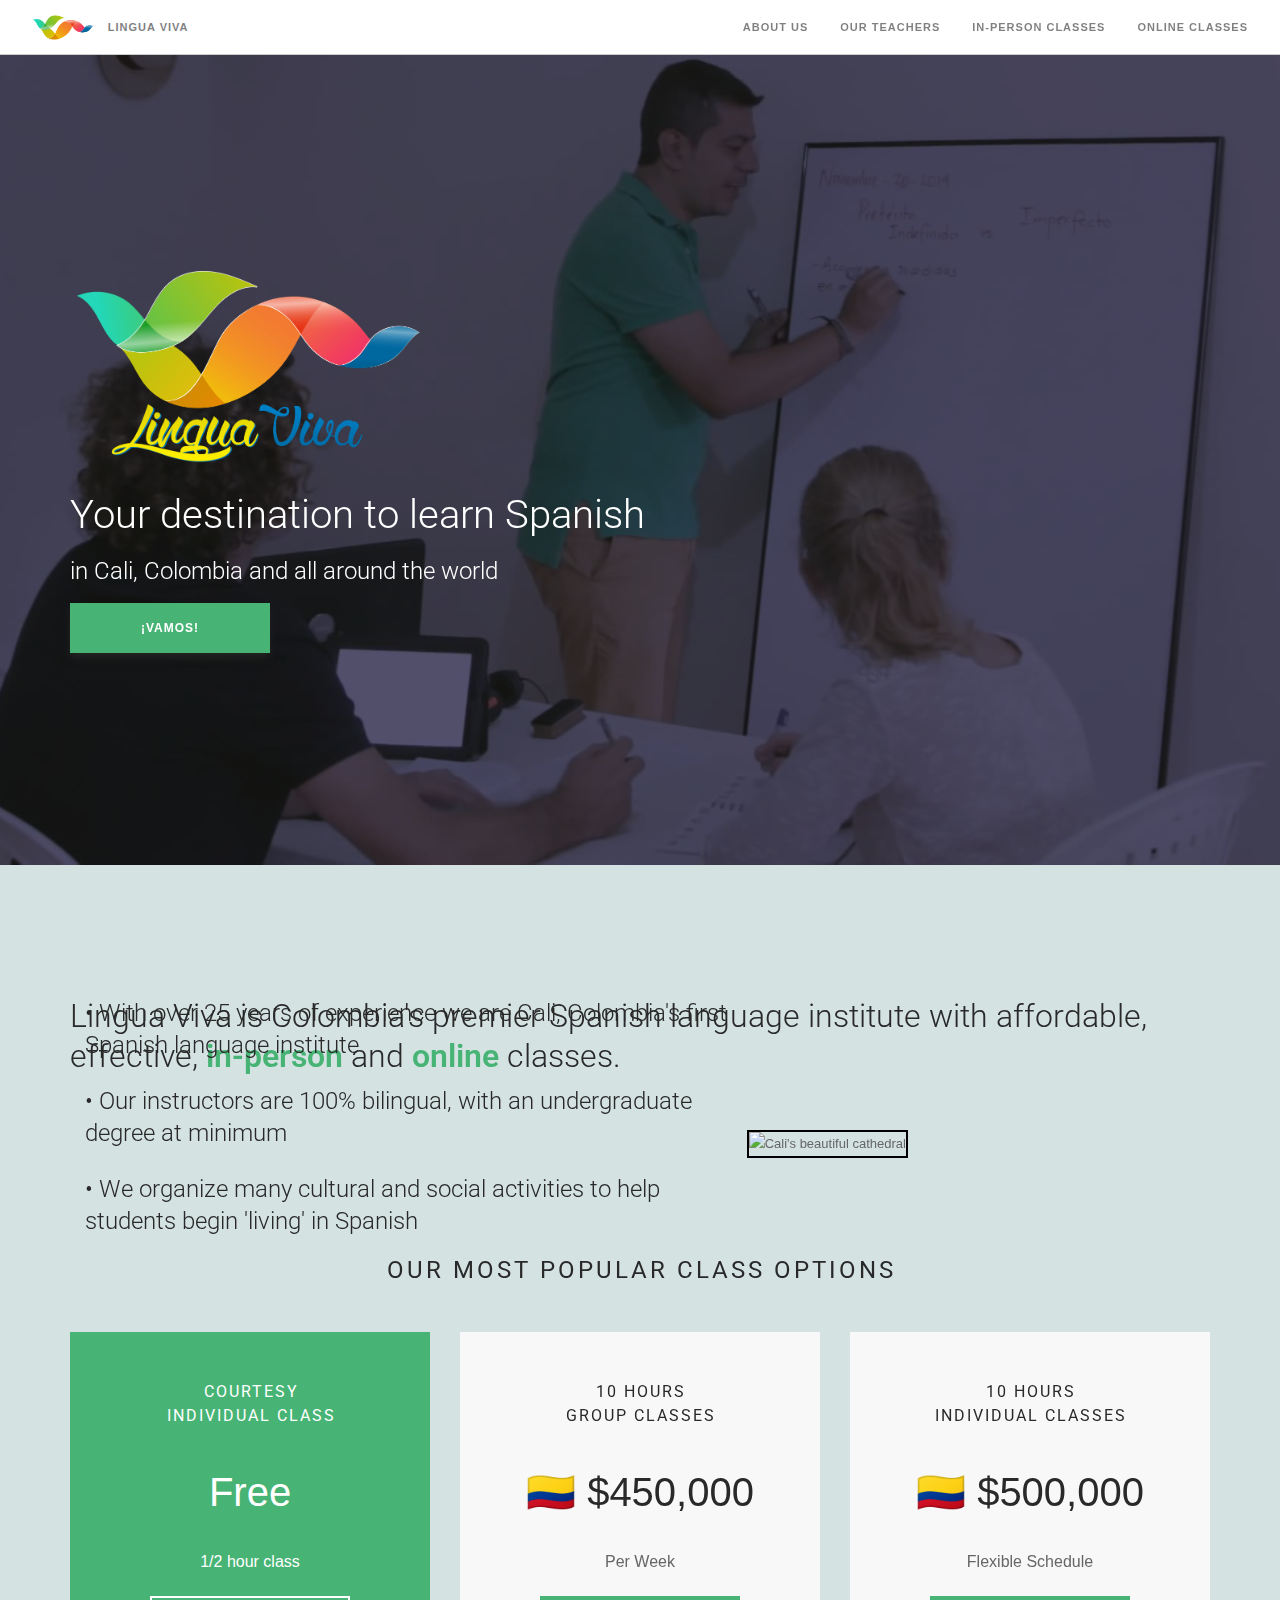
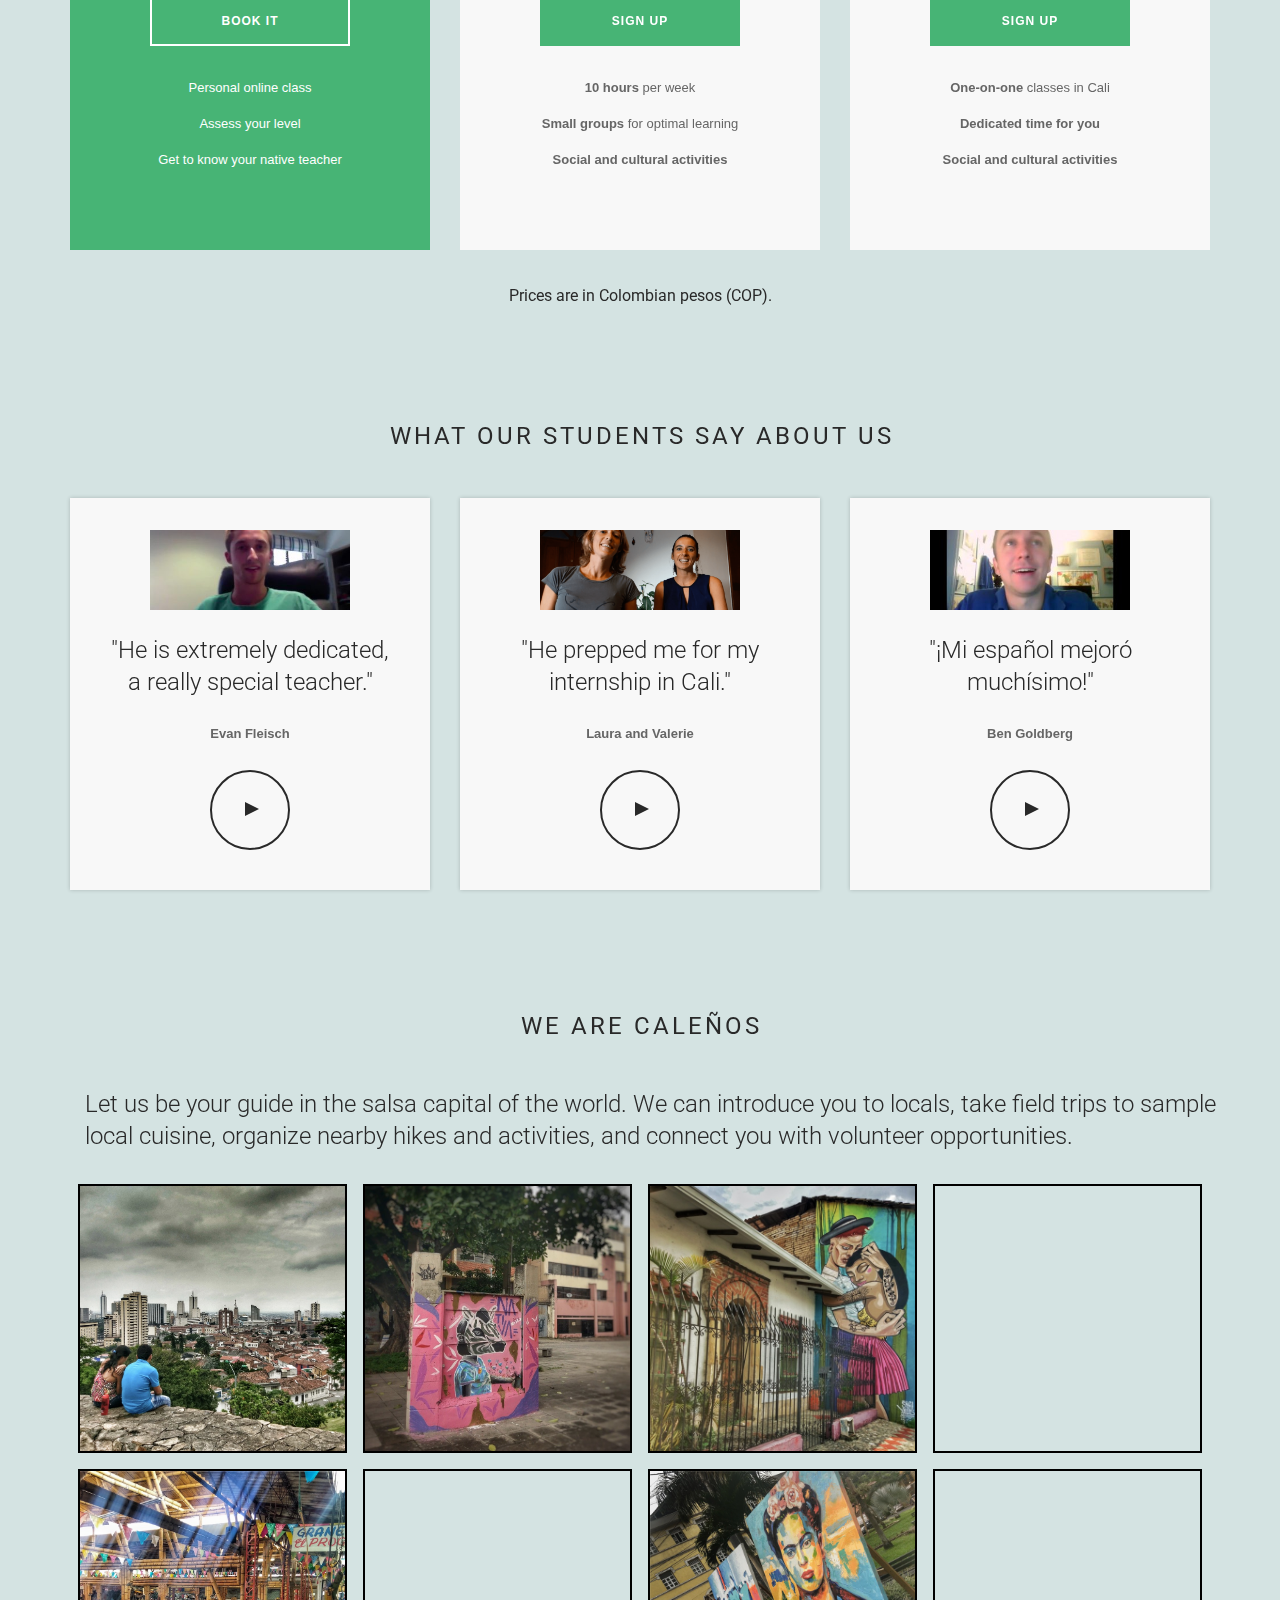
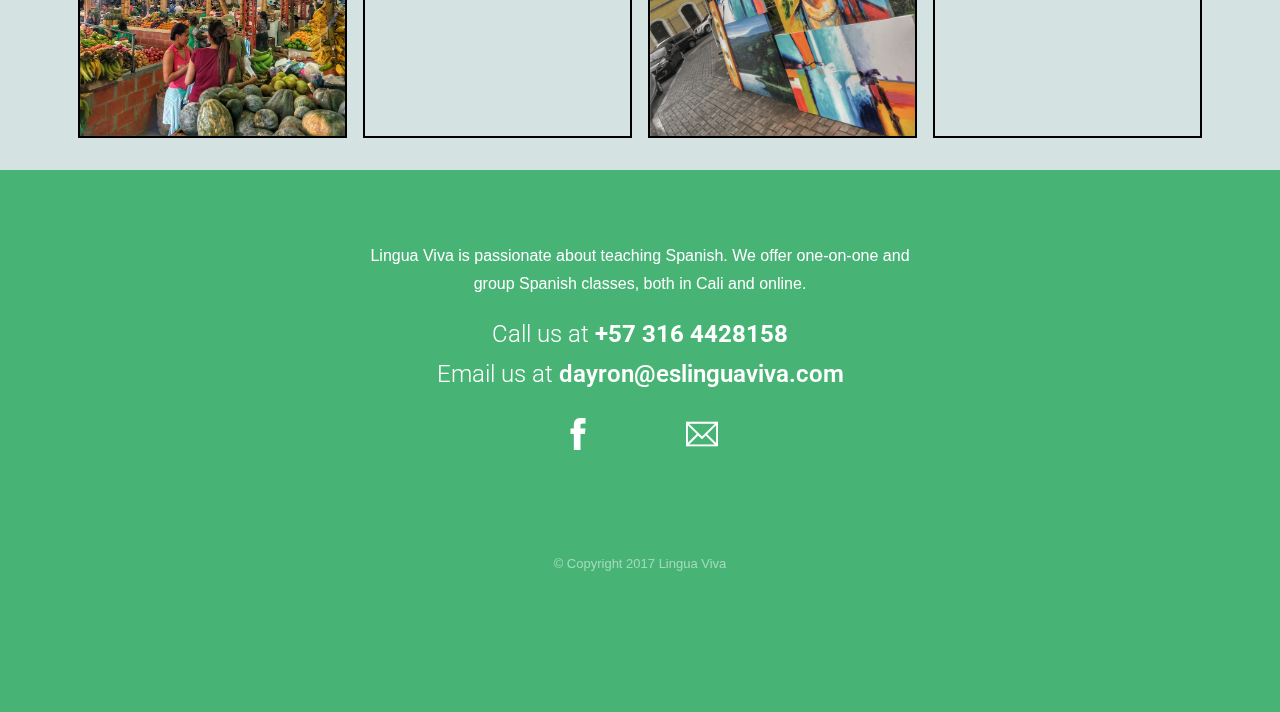
==== commit 8ef7faca: "Update images" ====
--- a/index.html
+++ b/index.html
@@ -84,7 +84,7 @@
 		        </div>
 
 		        <div class="separate col-md-5 col-sm-4 p0 col-md-push-7 col-sm-push-8">
-		            <img style="border: 2px solid #000" alt="A photo of our Cali school" class="mb-xs-24" src="img/house.jpg">
+		            <img height="500px" style="border: 2px solid #000" alt="Cali's beautiful cathedral" class="mb-xs-24" src="img/cathedral.jpg">
 		        </div>
 		        <div class="container">
 		            <div class="col-md-7 col-md-pull-0 col-sm-7 col-sm-pull-4 v-align-transform">
@@ -354,7 +354,7 @@
 		                            </li>
 		                            <li>
 		                                    <div style="border: 2px solid #000" class="background-image-holder">
-		                                        <img  alt="image" class="background-image" src="img/05.jpg">
+		                                        <img  alt="image" class="background-image" src="img/05-1.jpg">
 		                                    </div>
 		                            </li>
 		                            <li>
@@ -391,13 +391,10 @@
 							</p>
                             <h4 class="mb8">Call us at <strong>+57 316 4428158</strong></h4>
                             <h4 class="mb8">Email us at <a href="mailto:dayron@eslinguaviva.com">dayron@eslinguaviva.com</a></h4>
-                            <h4 class="mb8">Check out our <a target="_blank" href="https://www.facebook.com/spanishclassesincali/">Facebook page</a></h4>
-							<!--<ul class="list-inline social-list spread-children">
-								<li><a href="#"><i class="icon icon-sm ti-twitter-alt"></i></a></li>
+							<ul class="list-inline social-list spread-children">
 								<li><a href="https://www.facebook.com/spanishclassesincali/"><i class="icon icon-sm ti-facebook"></i></a></li>
-								<li><a href="#"><i class="icon icon-sm ti-instagram"></i></a></li>
+								<li><a href="mailto:dayron@eslinguaviva.com"><i class="icon icon-sm ti-email"></i></a></li>
 							</ul>
--->
 						</div>
 					</div>
 				
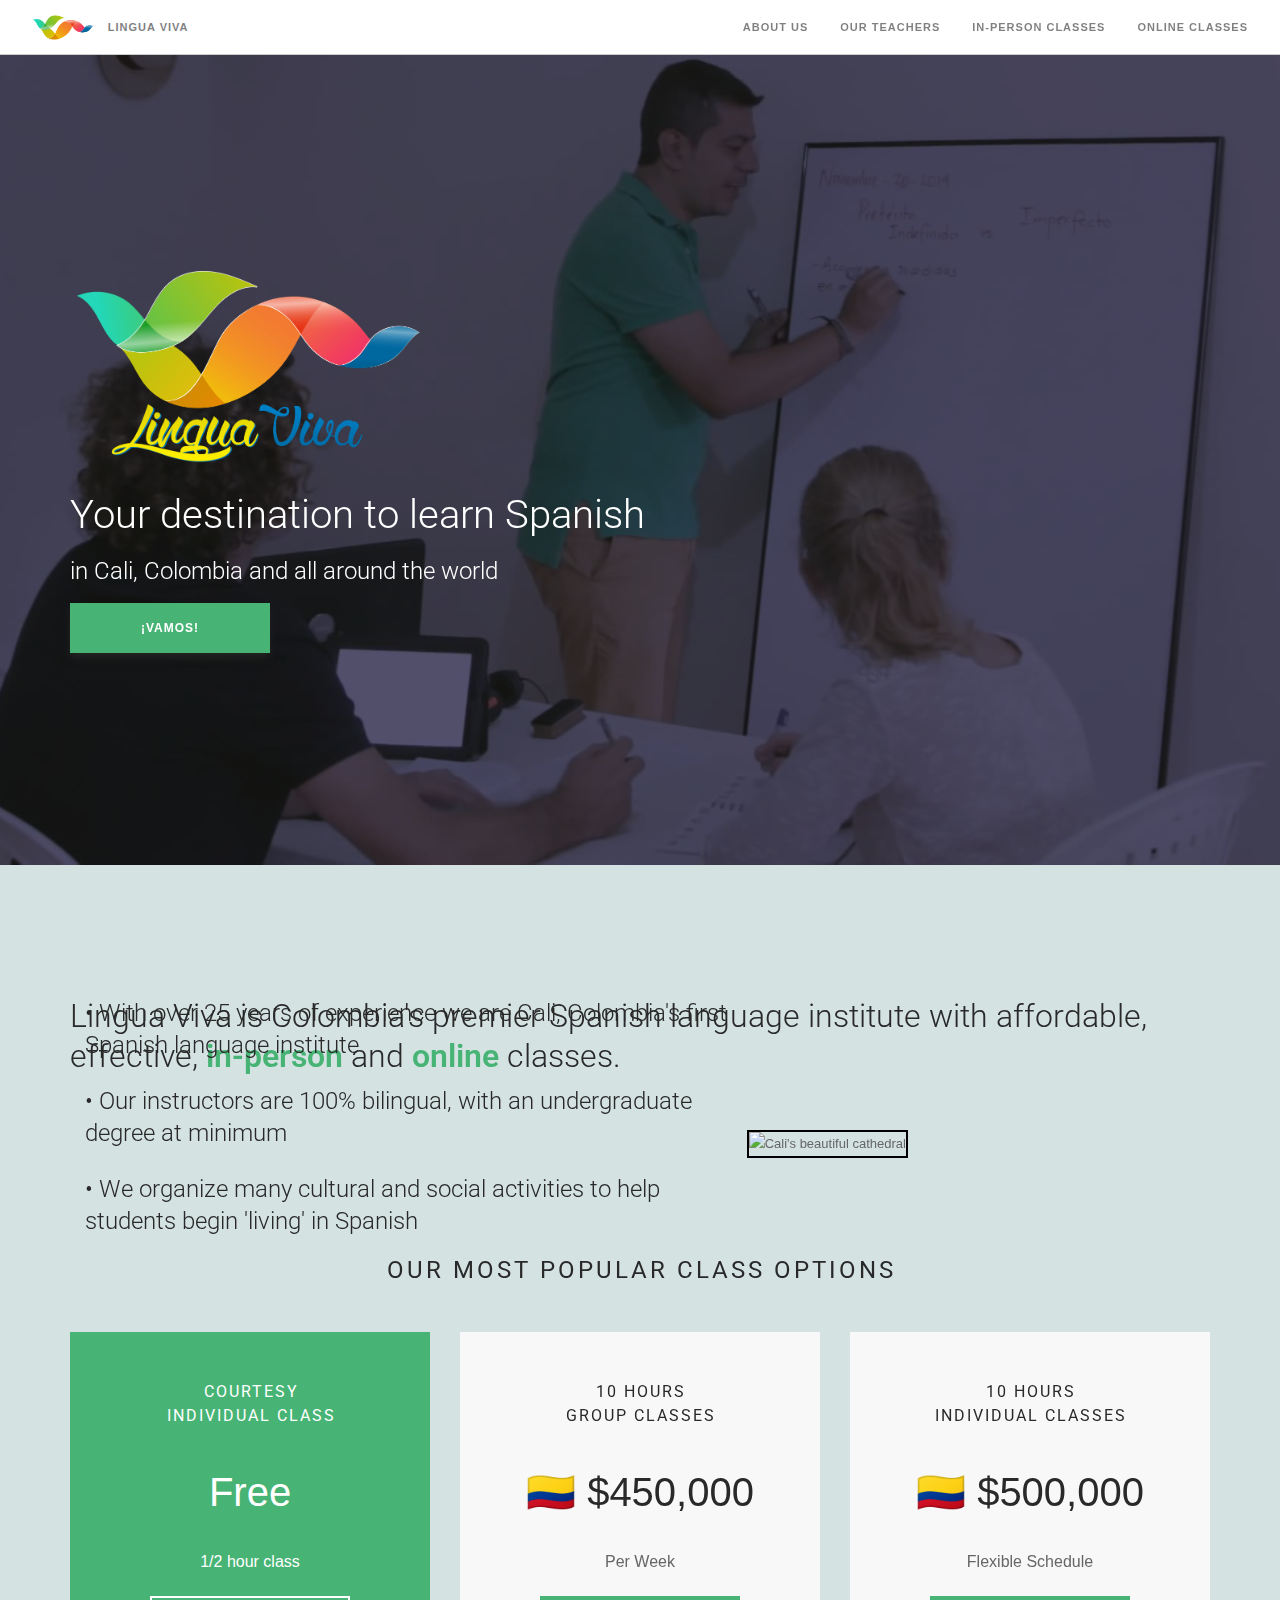
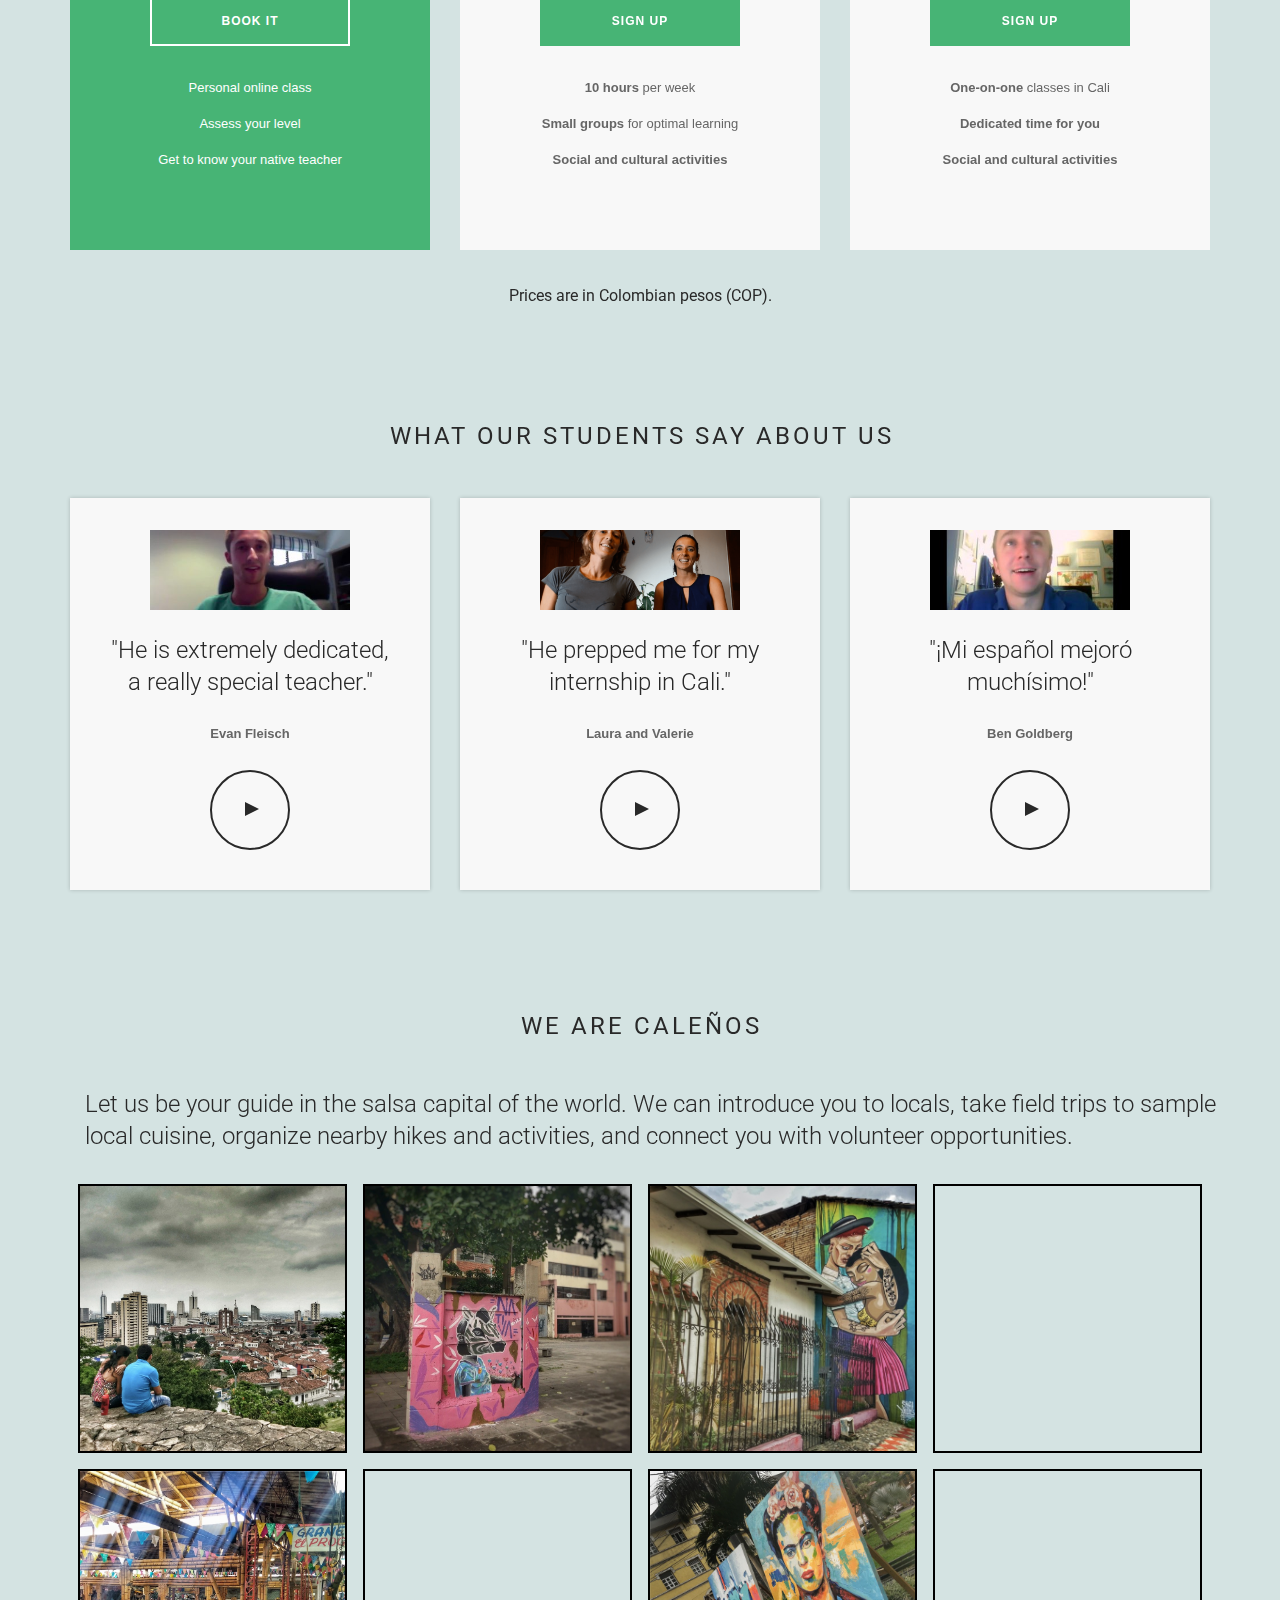
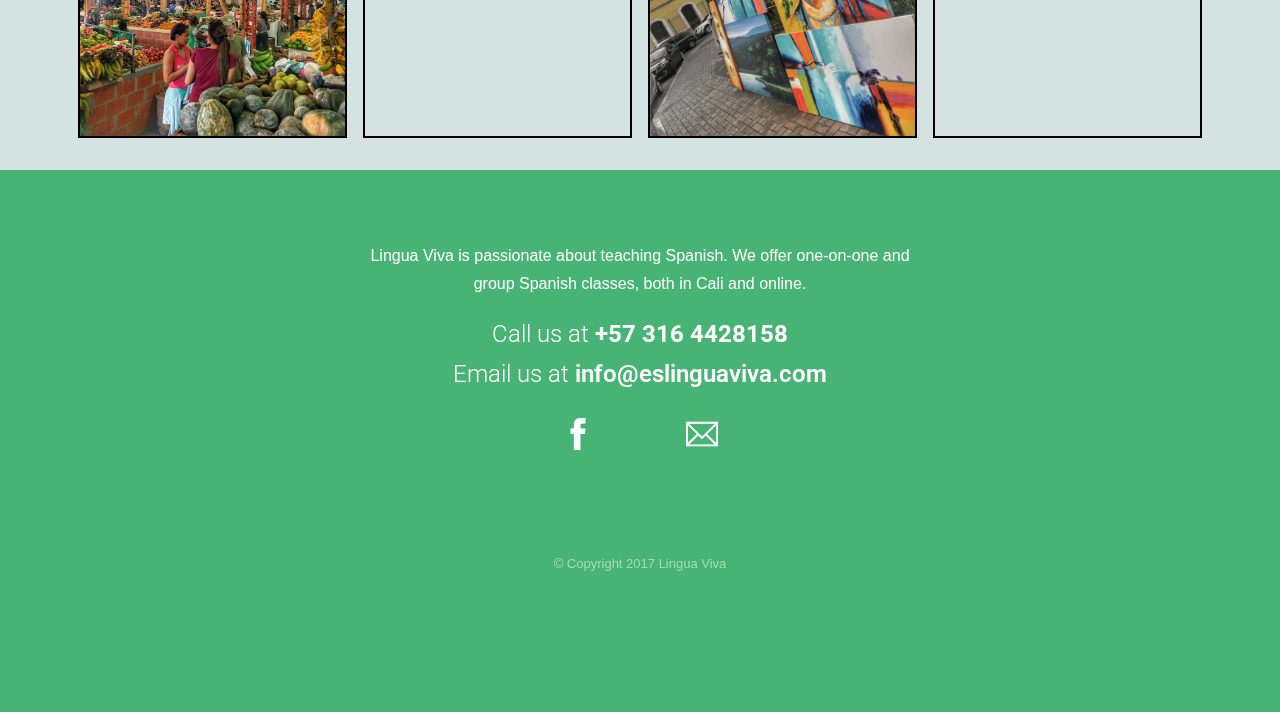
==== commit befcb566: "Update email" ====
--- a/index.html
+++ b/index.html
@@ -371,7 +371,7 @@
 		                                    <div style="border: 2px solid #000" class="background-image-holder">
 		                                        <img  alt="image" class="background-image" src="img/08.jpg">
 		                                    </div>
-		                            </lik
+		                            </li>
 		                        </ul>
 		                    </div>
 		                    
@@ -390,10 +390,10 @@
 								Lingua Viva is passionate about teaching Spanish. We offer one-on-one and group Spanish classes, both in Cali and online.
 							</p>
                             <h4 class="mb8">Call us at <strong>+57 316 4428158</strong></h4>
-                            <h4 class="mb8">Email us at <a href="mailto:dayron@eslinguaviva.com">dayron@eslinguaviva.com</a></h4>
+                            <h4 class="mb8">Email us at <a href="mailto:info@eslinguaviva.com">info@eslinguaviva.com</a></h4>
 							<ul class="list-inline social-list spread-children">
 								<li><a href="https://www.facebook.com/spanishclassesincali/"><i class="icon icon-sm ti-facebook"></i></a></li>
-								<li><a href="mailto:dayron@eslinguaviva.com"><i class="icon icon-sm ti-email"></i></a></li>
+								<li><a href="mailto:info@eslinguaviva.com"><i class="icon icon-sm ti-email"></i></a></li>
 							</ul>
 						</div>
 					</div>
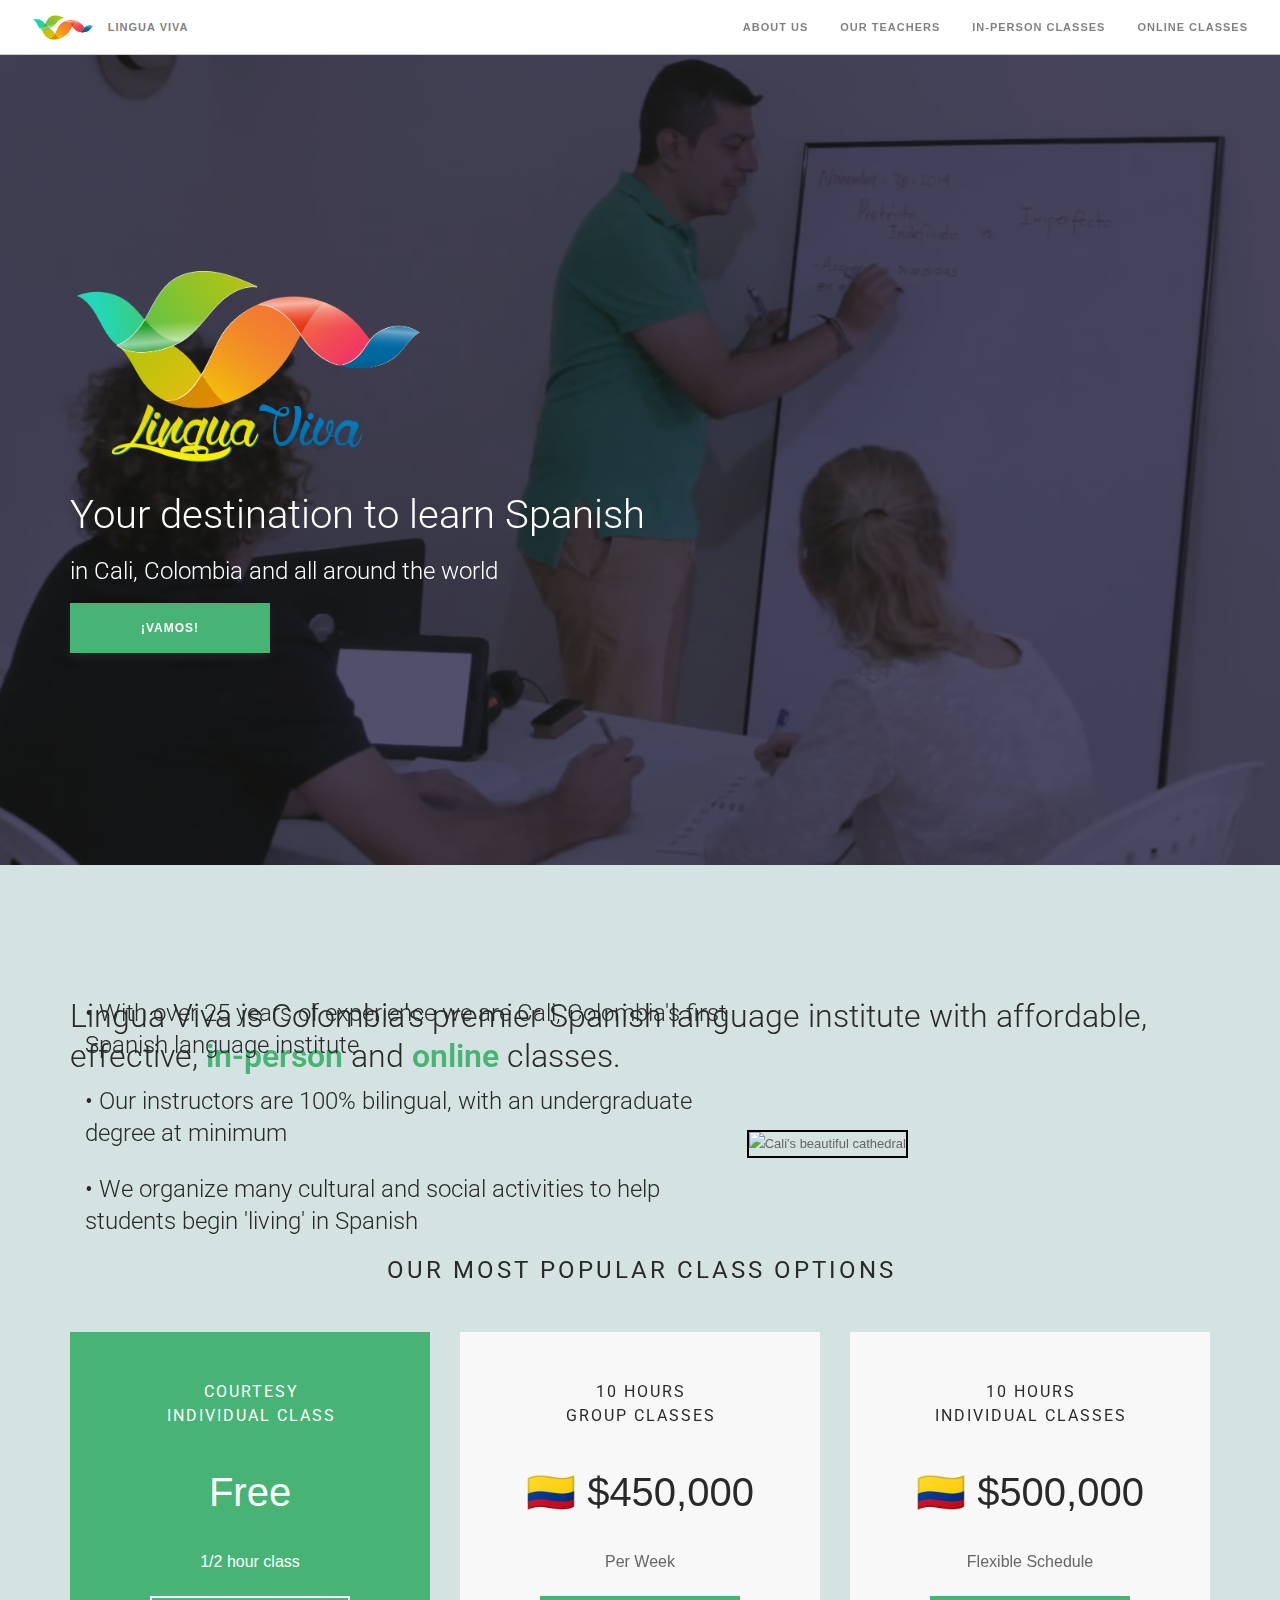
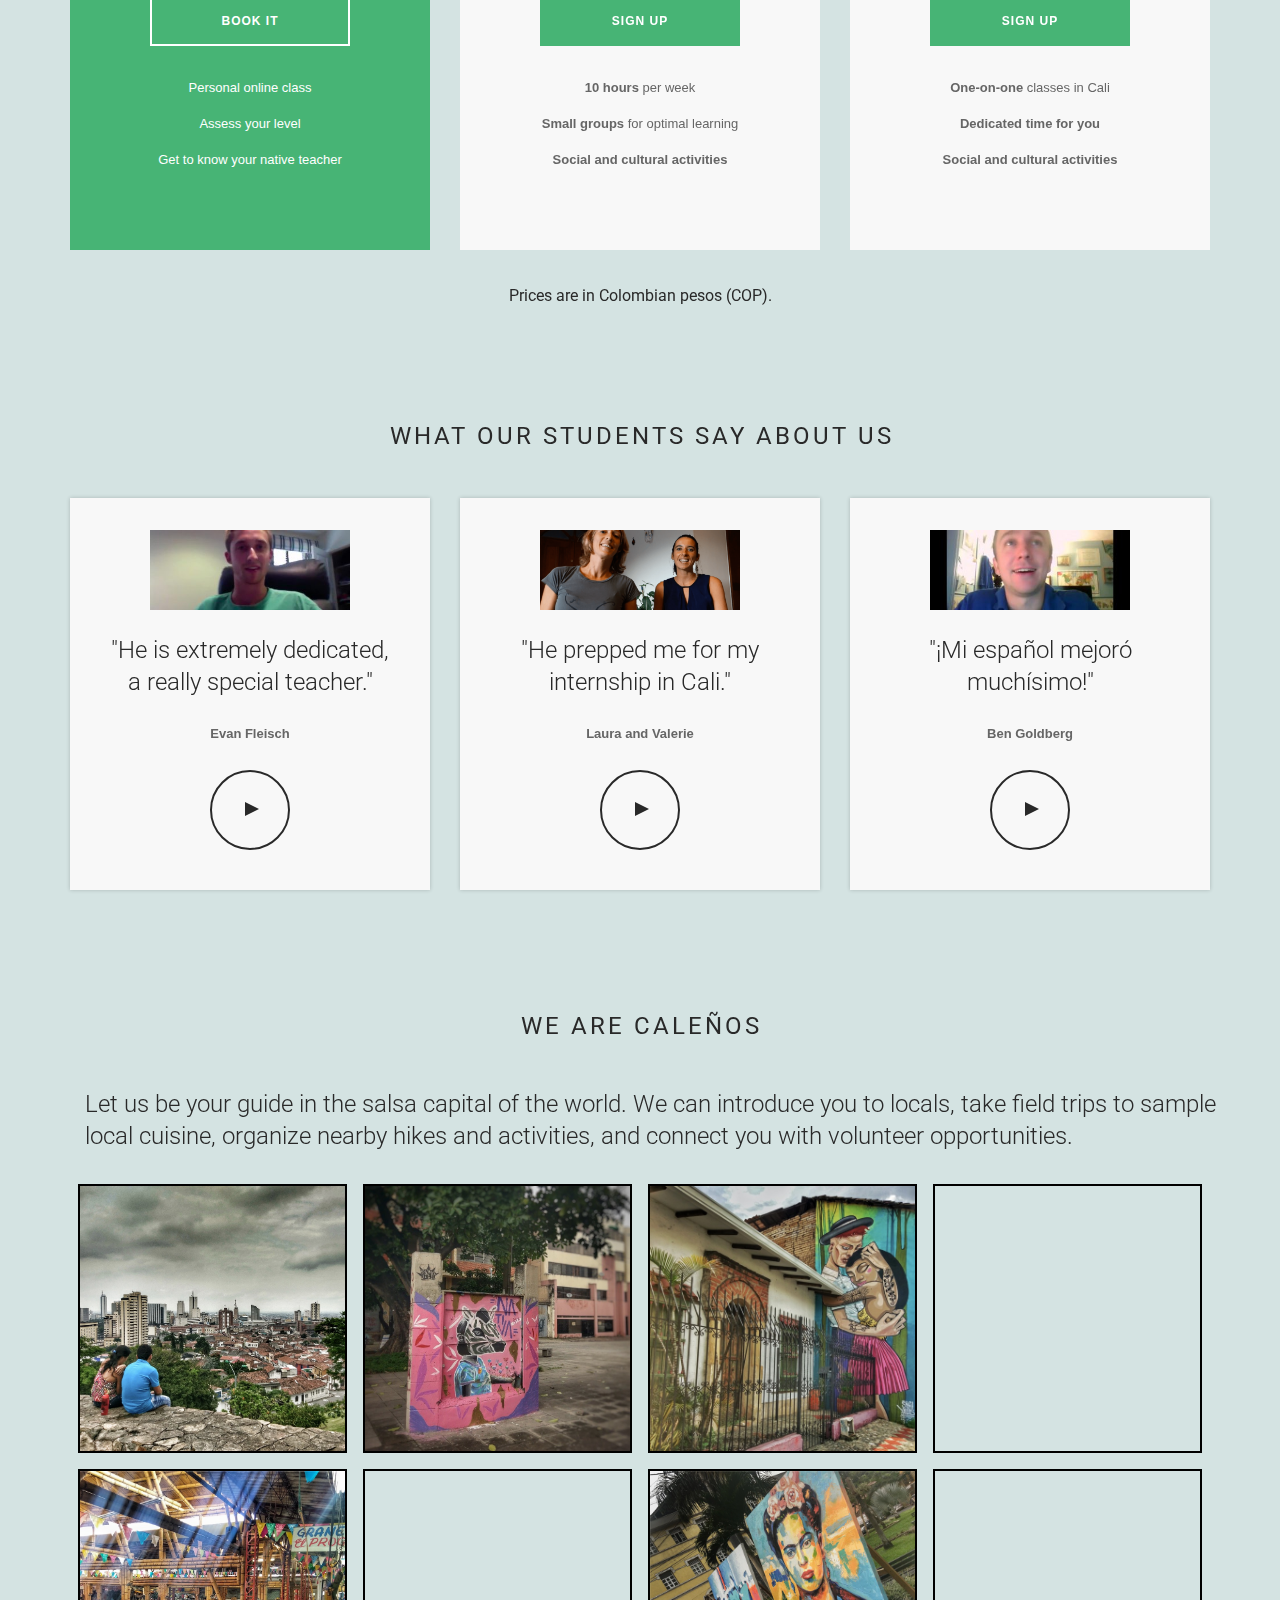
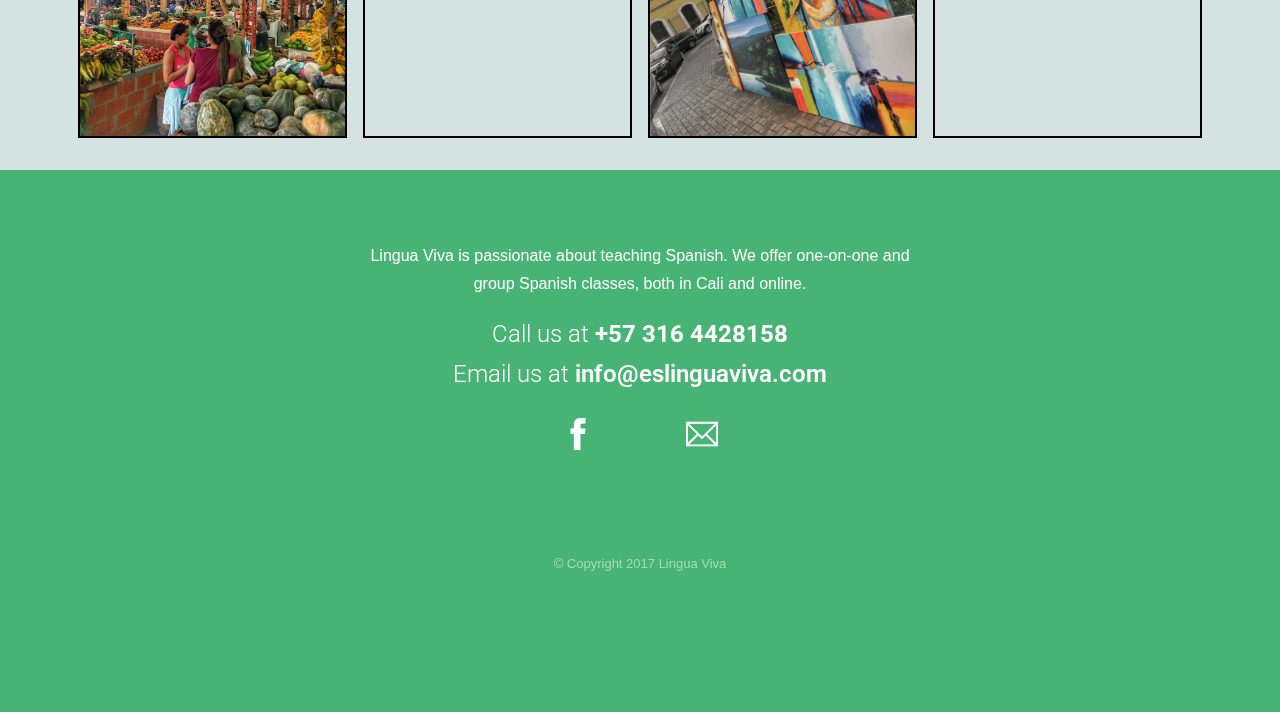
==== commit aeff4d90: "Update" ====
--- a/index.html
+++ b/index.html
@@ -392,7 +392,7 @@
                             <h4 class="mb8">Call us at <strong>+57 316 4428158</strong></h4>
                             <h4 class="mb8">Email us at <a href="mailto:info@eslinguaviva.com">info@eslinguaviva.com</a></h4>
 							<ul class="list-inline social-list spread-children">
-								<li><a href="https://www.facebook.com/spanishclassesincali/"><i class="icon icon-sm ti-facebook"></i></a></li>
+								<li><a target="_blank" href="https://www.facebook.com/spanishclassesincali/"><i class="icon icon-sm ti-facebook"></i></a></li>
 								<li><a href="mailto:info@eslinguaviva.com"><i class="icon icon-sm ti-email"></i></a></li>
 							</ul>
 						</div>
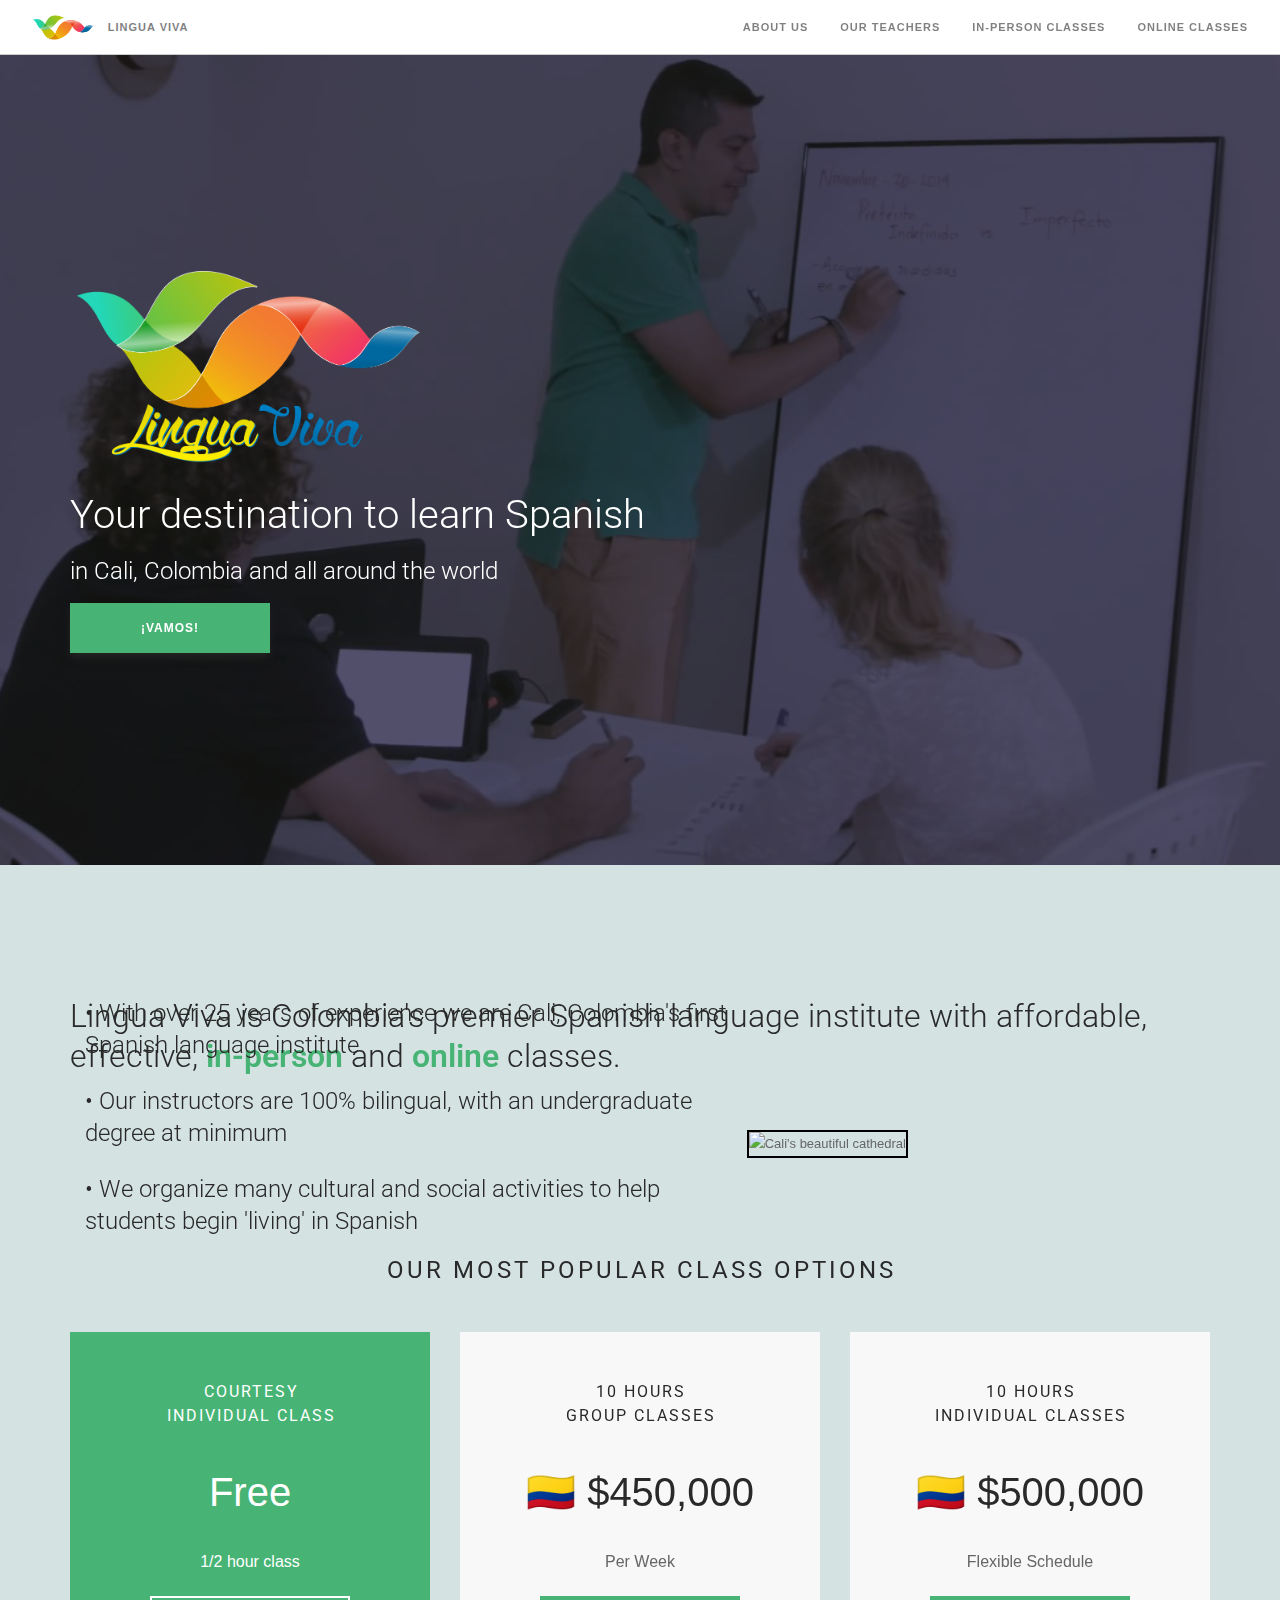
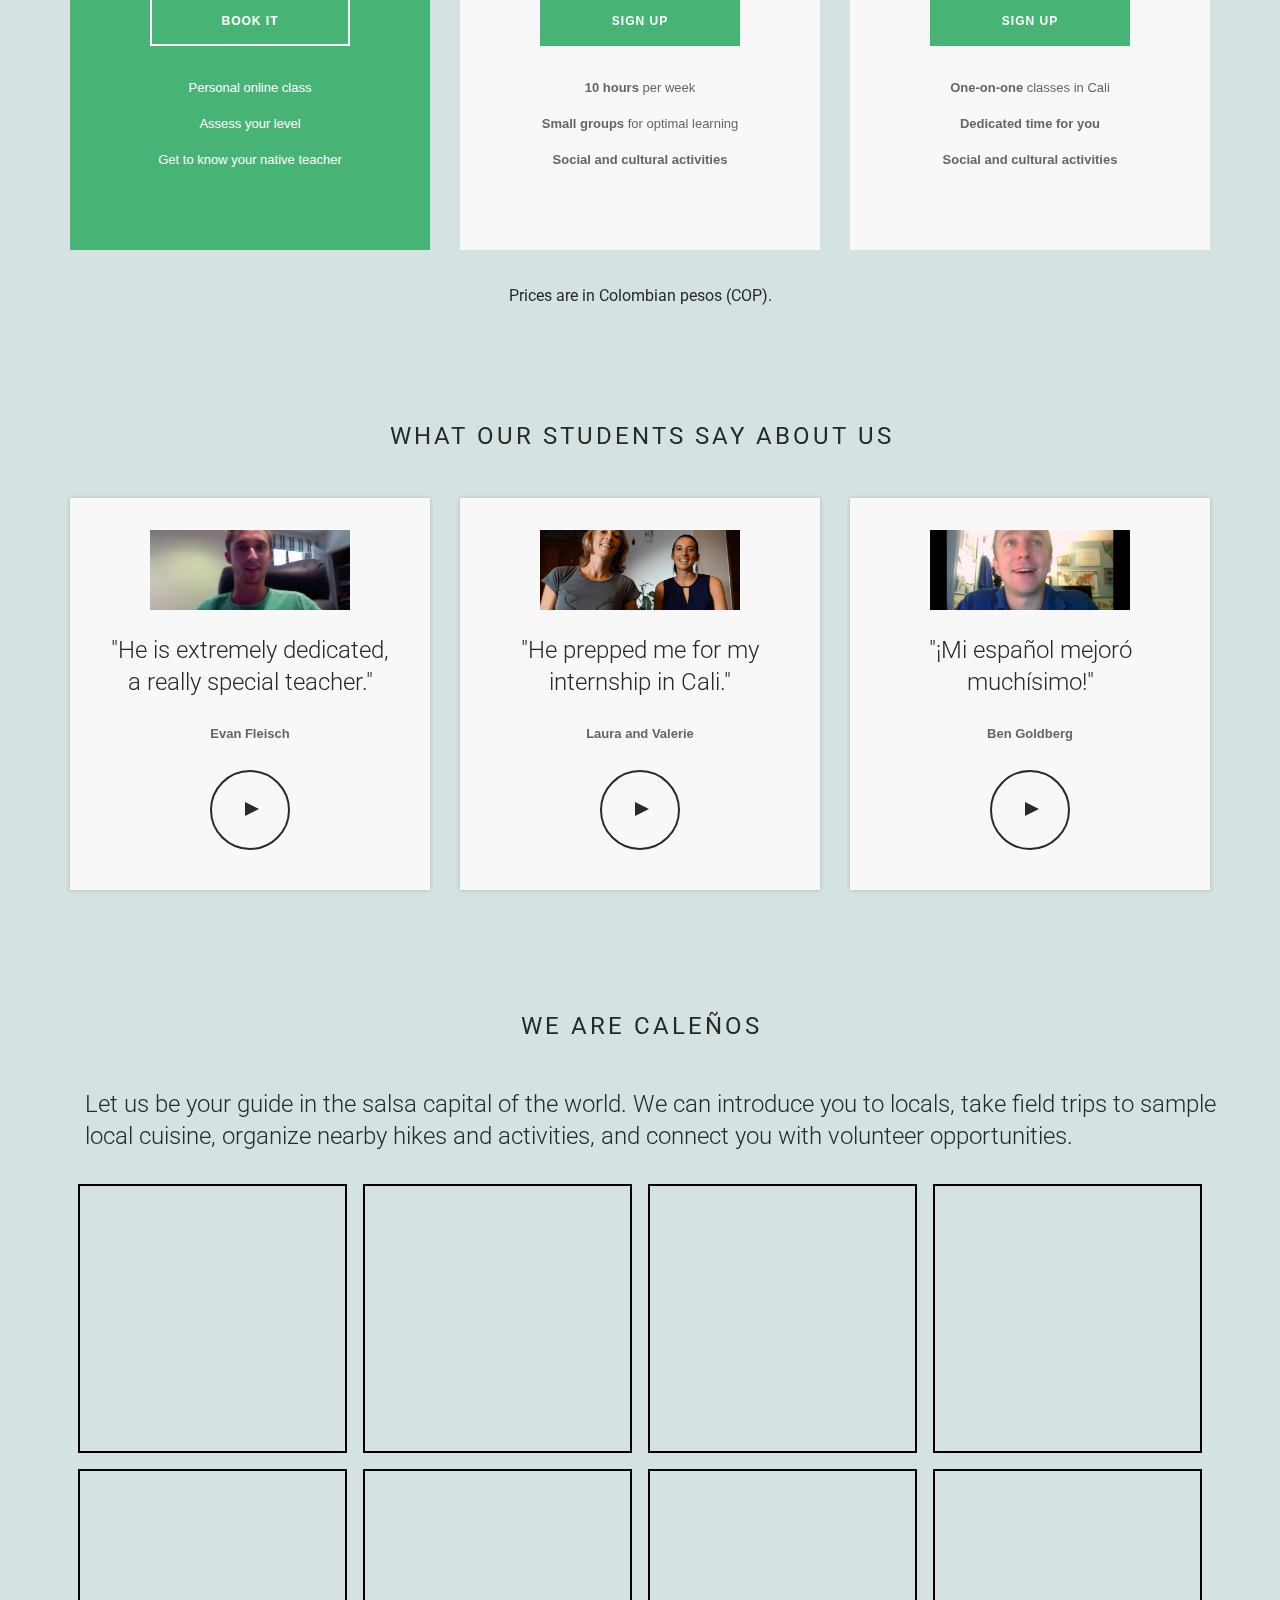
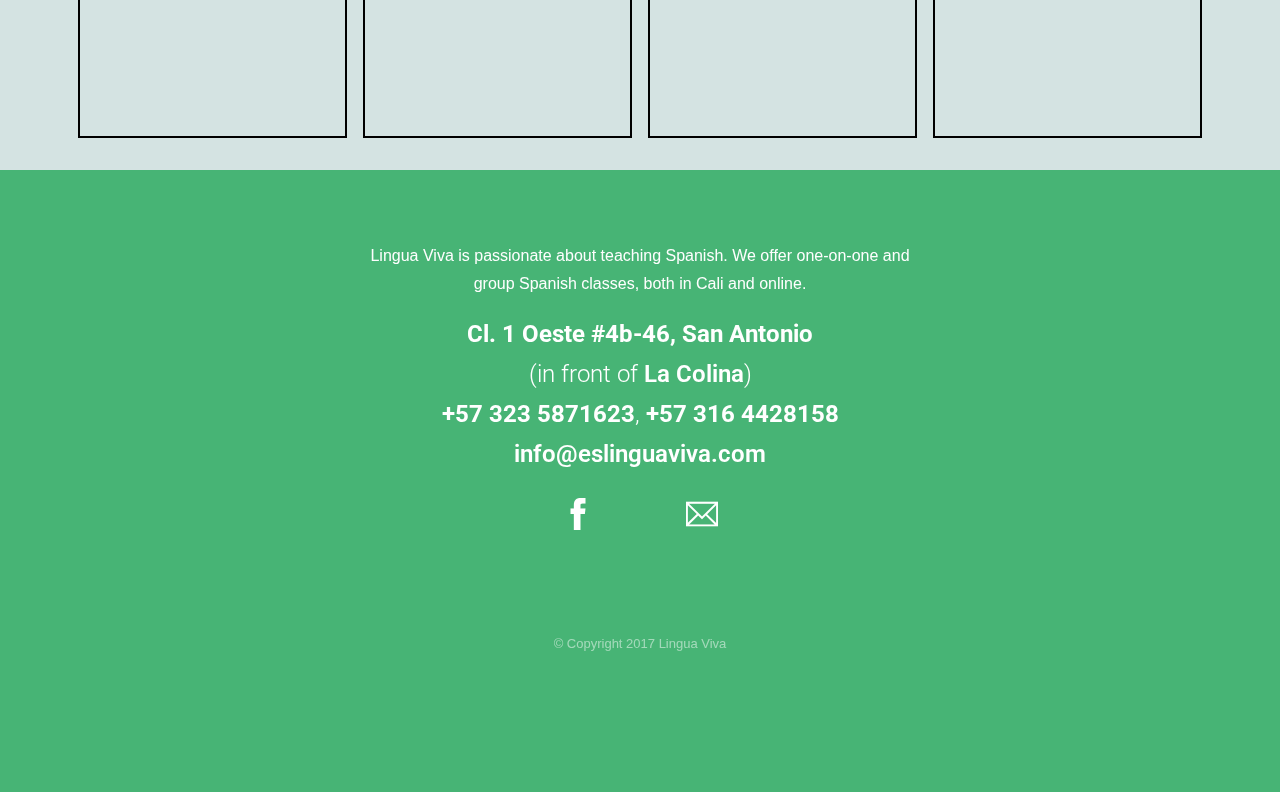
==== commit 850faa6e: "Update address and phones" ====
--- a/index.html
+++ b/index.html
@@ -52,7 +52,7 @@
 		        <ul class="slides">
 		        	<li class="vid-bg image-bg overlay">
 				        <div class="background-image-holder">
-				            <img alt="Background" class="background-image" src="img/linguaviva-class.jpg">
+				            <img alt="Dayron lecturing students at Lingua Viva" class="background-image" src="img/linguaviva-class.jpg">
 				        </div>
 				        <div class="fs-vid-background">
 				            <video muted="" loop="">
@@ -334,42 +334,42 @@
 		                        <ul>
 		                            <li>
 		                                    <div style="border: 2px solid #000" class="background-image-holder">
-		                                        <img  alt="image" class="background-image" src="img/01.jpg">
-		                                    </div>
-		                            </li>
-		                            <li>
-		                                    <div style="border: 2px solid #000" class="background-image-holder">
-		                                        <img  alt="image" class="background-image" src="img/02.jpg">
-		                                    </div>
-		                            </li>
-		                            <li>
-		                                    <div style="border: 2px solid #000" class="background-image-holder">
-		                                        <img  alt="image" class="background-image" src="img/03.jpg">
-		                                    </div>
-		                            </li>
-		                            <li>
-		                                    <div style="border: 2px solid #000" class="background-image-holder">
-		                                        <img  alt="image" class="background-image" src="img/04.jpg">
-		                                    </div>
-		                            </li>
-		                            <li>
-		                                    <div style="border: 2px solid #000" class="background-image-holder">
-		                                        <img  alt="image" class="background-image" src="img/05-1.jpg">
-		                                    </div>
-		                            </li>
-		                            <li>
-		                                    <div style="border: 2px solid #000" class="background-image-holder">
-		                                        <img  alt="image" class="background-image" src="img/06.jpg">
-		                                    </div>
-		                            </li>
-		                            <li>
-		                                    <div style="border: 2px solid #000" class="background-image-holder">
-		                                        <img  alt="image" class="background-image" src="img/07.jpg">
-		                                    </div>
-		                            </li>
-		                            <li>
-		                                    <div style="border: 2px solid #000" class="background-image-holder">
-		                                        <img  alt="image" class="background-image" src="img/08.jpg">
+		                                        <img  alt="A view of the city of Cali" class="background-image" src="img/cali-city-view.jpg">
+		                                    </div>
+		                            </li>
+		                            <li>
+		                                    <div style="border: 2px solid #000" class="background-image-holder">
+		                                        <img  alt="Street art in Cali" class="background-image" src="img/street-art-cali.jpg">
+		                                    </div>
+		                            </li>
+		                            <li>
+		                                    <div style="border: 2px solid #000" class="background-image-holder">
+		                                        <img  alt="More street art and a painted house" class="background-image" src="img/painted-house.jpg">
+		                                    </div>
+		                            </li>
+		                            <li>
+		                                    <div style="border: 2px solid #000" class="background-image-holder">
+		                                        <img  alt="A street performer with a colorful dress" class="background-image" src="img/street-performer.jpg">
+		                                    </div>
+		                            </li>
+		                            <li>
+		                                    <div style="border: 2px solid #000" class="background-image-holder">
+		                                        <img  alt="Farmer's Market with plenty of fresh fruits" class="background-image" src="img/farmers-market.jpg">
+		                                    </div>
+		                            </li>
+		                            <li>
+		                                    <div style="border: 2px solid #000" class="background-image-holder">
+		                                        <img  alt="Caleños dancing salsa" class="background-image" src="img/dancing-salsa.jpg">
+		                                    </div>
+		                            </li>
+		                            <li>
+		                                    <div style="border: 2px solid #000" class="background-image-holder">
+		                                        <img  alt="More street art: a painting of Frida Kahlo" class="background-image" src="img/frida.jpg">
+		                                    </div>
+		                            </li>
+		                            <li>
+		                                    <div style="border: 2px solid #000" class="background-image-holder">
+		                                        <img  alt="A Colombian songbird" class="background-image" src="img/songbird.jpg">
 		                                    </div>
 		                            </li>
 		                        </ul>
@@ -389,8 +389,10 @@
 							<p class="lead">
 								Lingua Viva is passionate about teaching Spanish. We offer one-on-one and group Spanish classes, both in Cali and online.
 							</p>
-                            <h4 class="mb8">Call us at <strong>+57 316 4428158</strong></h4>
-                            <h4 class="mb8">Email us at <a href="mailto:info@eslinguaviva.com">info@eslinguaviva.com</a></h4>
+                            <h4 class="mb8"><strong>Cl. 1 Oeste #4b-46, San Antonio</strong></h4>
+                            <h4 class="mb8">(in front of <a href="https://goo.gl/maps/TL3bWATUwV22">La Colina</a>)</h4>
+                            <h4 class="mb8"><strong>+57 323 5871623</strong>, <strong>+57 316 4428158</strong></h4>
+                            <h4 class="mb8"><a href="mailto:info@eslinguaviva.com">info@eslinguaviva.com</a></h4>
 							<ul class="list-inline social-list spread-children">
 								<li><a target="_blank" href="https://www.facebook.com/spanishclassesincali/"><i class="icon icon-sm ti-facebook"></i></a></li>
 								<li><a href="mailto:info@eslinguaviva.com"><i class="icon icon-sm ti-email"></i></a></li>
